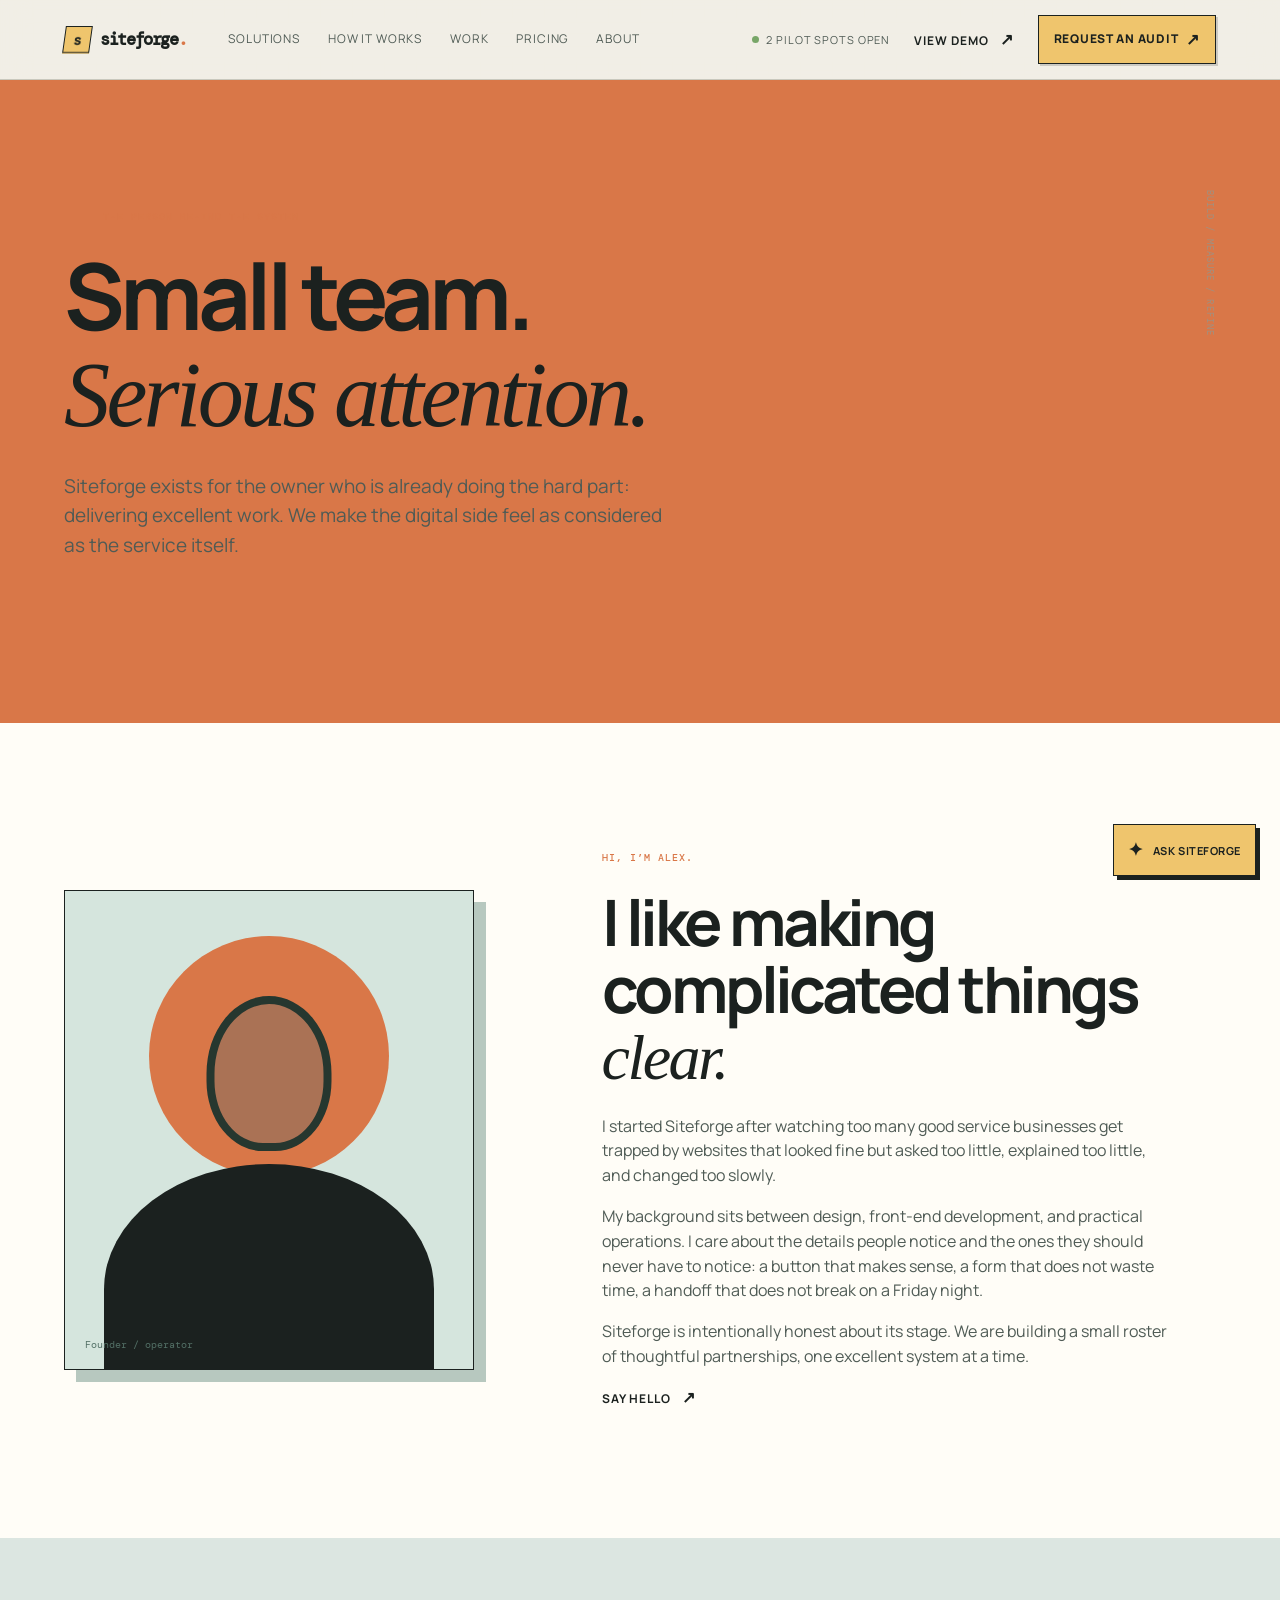
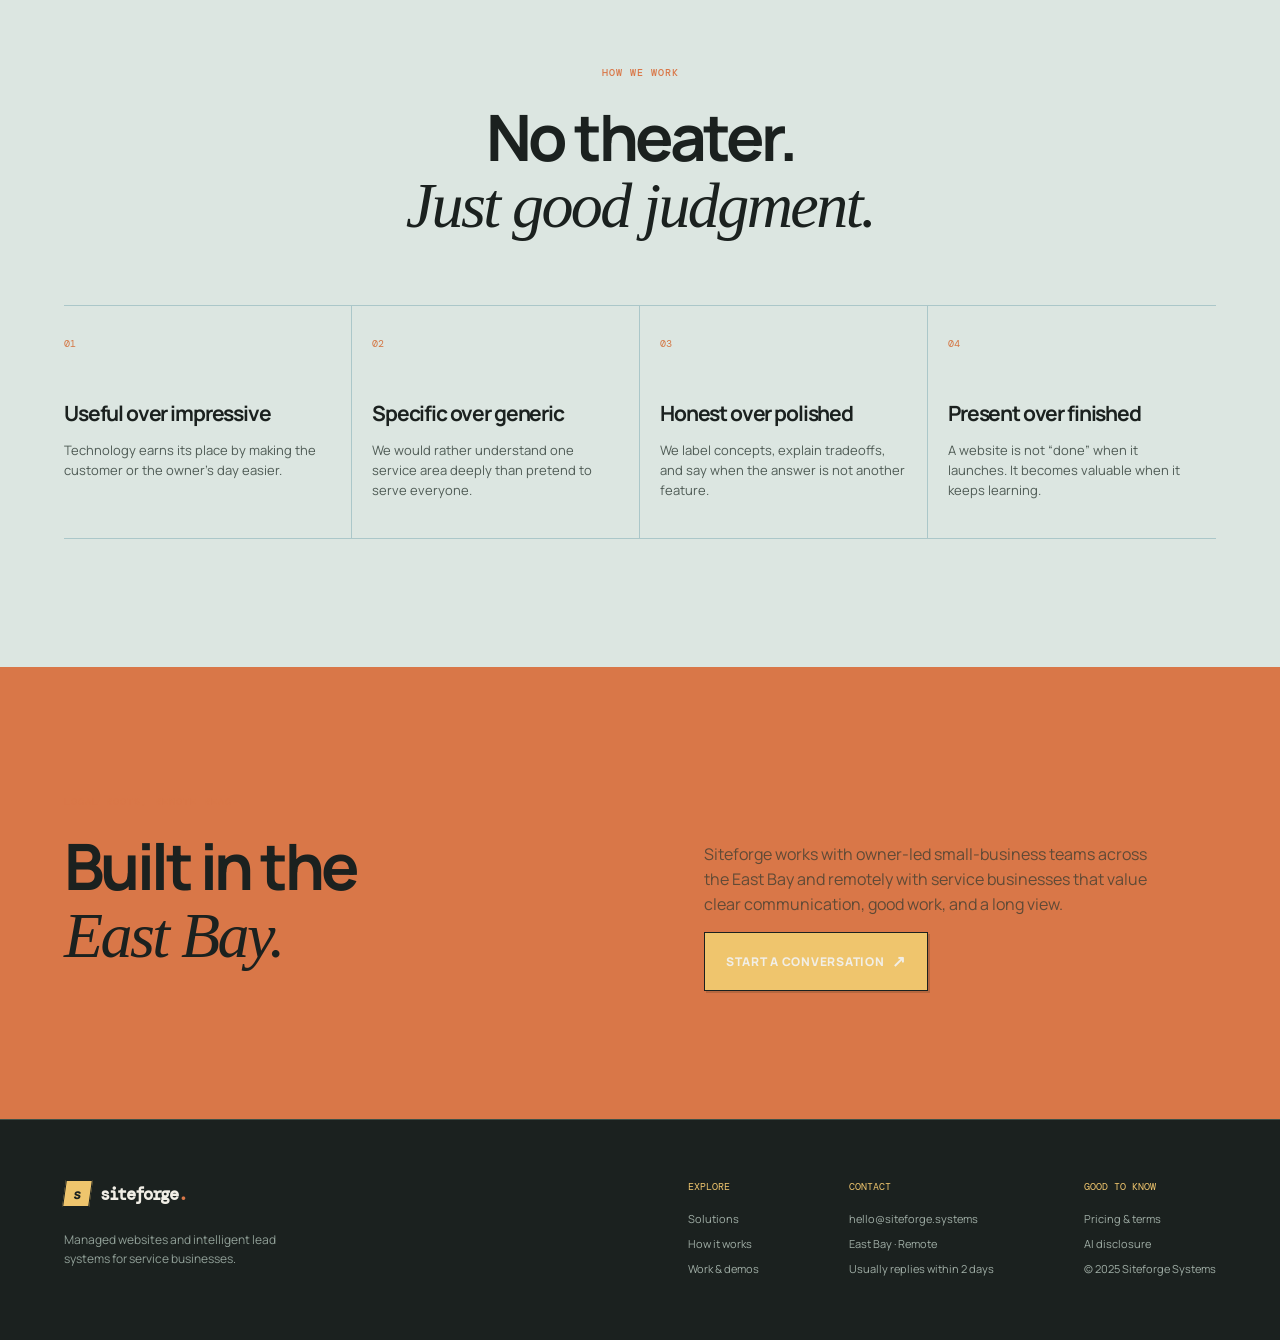
==== about.html @ d2ee428b "Add solutions and work pages with corresponding styles - Created solutions.html to outline Northstar" ====
<!doctype html><html lang="en"><head><meta charset="UTF-8"><meta name="viewport" content="width=device-width, initial-scale=1.0"><meta name="description" content="Meet Northstar and learn why we build managed lead systems for service businesses."><title>About | Northstar</title><link rel="preconnect" href="https://fonts.googleapis.com"><link rel="preconnect" href="https://fonts.gstatic.com" crossorigin><link href="https://fonts.googleapis.com/css2?family=DM+Mono:wght@400;500&family=Manrope:wght@400;500;600;700;800&display=swap" rel="stylesheet"><link rel="stylesheet" href="styles.css"></head><body><header class="site-header"><a class="brand" href="index.html"><span class="brand-mark">N</span><span>northstar<span class="brand-dot">.</span></span></a><nav class="main-nav"><a href="solutions.html">Solutions</a><a href="process.html">How it works</a><a href="work.html">Work</a><a href="pricing.html">Pricing</a><a href="about.html">About</a></nav><div class="header-actions"><span class="availability"><i></i> 2 pilot spots open</span><a class="text-link" href="work.html">View demo <span>↗</span></a><a class="button button-small" href="audit.html">Request an audit <span>↗</span></a></div><button class="menu-toggle" aria-label="Open navigation" aria-expanded="false"><span></span><span></span></button></header><main><section class="page-hero page-hero-orange section-pad"><p class="eyebrow reveal"><span class="eyebrow-line"></span> The person behind the system</p><h1 class="reveal">Small team.<br><em>Serious attention.</em></h1><p class="page-lede reveal reveal-delay">Northstar exists for the owner who is already doing the hard part: delivering excellent work. We make the digital side feel as considered as the service itself.</p></section><section class="about-story section-pad"><div class="founder-portrait"><div class="portrait-sun"></div><div class="portrait-head"></div><div class="portrait-body"></div><span>Founder / operator</span></div><div class="about-copy"><p class="eyebrow">Hi, I’m Alex.</p><h2>I like making<br>complicated things <em>clear.</em></h2><p>I started Northstar after watching too many good service businesses get trapped by websites that looked fine but asked too little, explained too little, and changed too slowly.</p><p>My background sits between design, front-end development, and practical operations. I care about the details people notice and the ones they should never have to notice: a button that makes sense, a form that does not waste time, a handoff that does not break on a Friday night.</p><p>Northstar is intentionally honest about its stage. We are building a small roster of thoughtful partnerships, one excellent system at a time.</p><a class="text-link" href="mailto:hello@northstar.systems">Say hello <span>↗</span></a></div></section><section class="principles section-pad"><div class="section-intro centered"><p class="eyebrow">How we work</p><h2>No theater.<br><em>Just good judgment.</em></h2></div><div class="principle-grid"><article><span>01</span><h3>Useful over impressive</h3><p>Technology earns its place by making the customer or the owner’s day easier.</p></article><article><span>02</span><h3>Specific over generic</h3><p>We would rather understand one service area deeply than pretend to serve everyone.</p></article><article><span>03</span><h3>Honest over polished</h3><p>We label concepts, explain tradeoffs, and say when the answer is not another feature.</p></article><article><span>04</span><h3>Present over finished</h3><p>A website is not “done” when it launches. It becomes valuable when it keeps learning.</p></article></div></section><section class="about-contact section-pad"><div><p class="eyebrow">Local roots, remote reach</p><h2>Built in the<br><em>East Bay.</em></h2></div><div><p>Northstar works with owner-led HVAC teams across the East Bay and remotely with service businesses that value clear communication, good work, and a long view.</p><a class="button button-dark" href="audit.html">Start a conversation <span>↗</span></a></div></section></main><footer class="site-footer"><div class="footer-brand"><a class="brand" href="index.html"><span class="brand-mark">N</span><span>northstar<span class="brand-dot">.</span></span></a><p>Managed websites and intelligent lead systems for service businesses.</p></div><div class="footer-links"><div><small>Explore</small><a href="solutions.html">Solutions</a><a href="process.html">How it works</a><a href="work.html">Work & demos</a></div><div><small>Contact</small><a href="mailto:hello@northstar.systems">hello@northstar.systems</a><span>East Bay · Remote</span><span>Usually replies within 2 days</span></div><div><small>Good to know</small><a href="pricing.html">Pricing & terms</a><a href="audit.html">AI disclosure</a><span>© 2025 Northstar Systems</span></div></div></footer><script src="script.js"></script></body></html>
---- styles.css ----
:root{--ink:#172420;--ink-soft:#40514a;--paper:#f4f5ef;--white:#fffefa;--mist:#e1e9e3;--line:#ccd6cf;--lime:#d5ee71;--blue:#cfe3ed;--orange:#e1a16b;--mono:'DM Mono',monospace;--sans:'Manrope',sans-serif}*{box-sizing:border-box}html{scroll-behavior:smooth}body{margin:0;background:var(--paper);color:var(--ink);font-family:var(--sans);font-size:15px;line-height:1.55}a{color:inherit;text-decoration:none}button,input,select{font:inherit}button{cursor:pointer}em{font-family:Georgia,serif;font-weight:400;letter-spacing:-.04em}h1,h2,h3,p{margin-top:0}h1,h2,h3{line-height:1.04;letter-spacing:-.055em}h1{font-size:clamp(3.8rem,7.2vw,7.6rem);max-width:850px;margin-bottom:28px}h2{font-size:clamp(2.7rem,5vw,5rem);margin-bottom:22px}h3{font-size:1.55rem}.section-pad{padding:128px max(5vw,32px)}.site-header{height:80px;padding:0 max(5vw,32px);display:flex;align-items:center;gap:42px;border-bottom:1px solid var(--line);background:rgba(244,245,239,.92);position:sticky;top:0;z-index:10;backdrop-filter:blur(14px)}.brand{display:flex;align-items:center;gap:9px;font-size:19px;font-weight:800;letter-spacing:-.06em}.brand-mark{background:var(--ink);color:var(--lime);display:grid;place-items:center;width:27px;height:27px;font-size:14px;letter-spacing:-.1em}.brand-dot{color:#d37b48}.main-nav{display:flex;gap:28px;font-size:12px;color:var(--ink-soft);text-transform:uppercase;letter-spacing:.07em}.main-nav a:hover,.text-link:hover{color:#d47643}.header-actions{margin-left:auto;display:flex;align-items:center;gap:24px;font-size:11px;text-transform:uppercase;letter-spacing:.08em}.availability{display:flex;align-items:center;gap:7px;color:var(--ink-soft)}.availability i{width:7px;height:7px;background:#78a668;border-radius:50%;display:block}.text-link{font-size:12px;text-transform:uppercase;letter-spacing:.08em;font-weight:700}.text-link span,.button span{padding-left:8px;font-size:16px}.button{display:inline-flex;align-items:center;justify-content:center;background:var(--lime);border:1px solid var(--ink);padding:16px 21px;font-size:12px;font-weight:800;text-transform:uppercase;letter-spacing:.06em;transition:transform .2s,box-shadow .2s}.button:hover{transform:translate(-3px,-3px);box-shadow:4px 4px 0 var(--ink)}.button-small{padding:11px 15px}.button-dark{background:var(--ink);color:var(--paper);border-color:var(--ink)}.button-light{background:var(--lime)}.menu-toggle{display:none;background:none;border:0}.hero{display:grid;grid-template-columns:1fr 1fr;gap:5vw;min-height:calc(100vh - 80px);align-items:center;padding-top:90px;padding-bottom:90px}.eyebrow{font:500 10px var(--mono);letter-spacing:.1em;text-transform:uppercase;color:#d47643;display:flex;align-items:center;gap:11px;margin-bottom:25px}.eyebrow-line{width:28px;height:1px;background:#d47643;display:inline-block}.hero-text{font-size:18px;line-height:1.6;max-width:490px;color:var(--ink-soft);margin-bottom:33px}.hero-actions{display:flex;align-items:center;gap:27px;flex-wrap:wrap}.text-link-large{font-size:12px}.reassurance{font-size:11px;color:#738079;margin-top:21px}.hero-visual{position:relative;padding:40px 0 40px 2vw}.browser-window{background:#dfe8e2;border:1px solid var(--ink);box-shadow:16px 16px 0 #b7c8bf;transform:rotate(2deg)}.browser-bar{height:35px;padding:0 13px;display:flex;align-items:center;gap:12px;border-bottom:1px solid #bdcbc1;font:10px var(--mono);color:#718078}.browser-dots{display:flex;gap:4px}.browser-dots i{width:6px;height:6px;border-radius:50%;background:#adbbb1}.browser-address{background:#f5f7f2;border:1px solid #cbd6ce;padding:3px 20px;flex:1;text-align:center}.lock{font-size:15px}.mock-site{background:var(--white);margin:18px;min-height:340px;color:#24332d}.mock-nav{padding:16px 17px;display:flex;gap:15px;align-items:center;border-bottom:1px solid #e2e7df;font-size:8px;color:#89978c}.mock-nav strong{font-size:11px;color:#24332d;margin-right:auto}.mock-nav strong span{color:#e09b65}.mock-nav b{background:#d3e6dc;padding:8px;color:#24332d;font-size:8px}.mock-hero{background:#dcebe6;min-height:260px;padding:33px 27px;display:flex;overflow:hidden}.mock-hero small{font:7px var(--mono);text-transform:uppercase;letter-spacing:.1em;color:#668173}.mock-hero h2{font-size:38px;line-height:.9;margin:17px 0 14px}.mock-hero h2 i{color:#d07d4b}.mock-hero p{font-size:10px;max-width:160px;color:#5f7167}.mock-hero button{border:1px solid #24332d;background:#24332d;color:white;padding:10px 12px;font-size:8px}.mock-hero button span{color:var(--lime);padding-left:9px}.mock-house{position:relative;flex:1;margin-left:20px;margin-top:45px}.house-roof{width:170px;height:105px;background:#d59a70;transform:rotate(45deg);position:absolute;top:0;left:15px;border:7px solid #f3dfc9}.house-body{position:absolute;background:#f9ebd7;width:140px;height:100px;top:60px;left:29px;border:4px solid #f2d8ba}.window{position:absolute;background:#b5d6d0;width:28px;height:26px;top:20px;left:18px;border:3px solid #fff}.window+ .window{left:88px}.door{position:absolute;background:#738b7b;width:26px;height:45px;bottom:0;left:57px}.unit{position:absolute;bottom:-24px;right:0;background:#a8c3b5;width:52px;height:25px;border:2px solid #5d7668;display:flex;flex-direction:column;gap:3px;padding:5px}.unit span{height:2px;background:#5d7668}.mock-footer{display:flex;justify-content:space-between;padding:14px 17px;font-size:7px;color:#819087}.lead-toast{position:absolute;bottom:16px;left:-18px;background:var(--white);border:1px solid var(--ink);display:flex;align-items:center;gap:11px;padding:12px 14px;box-shadow:8px 8px 0 var(--ink);font-size:10px}.toast-icon{background:var(--lime);width:28px;height:28px;display:grid;place-items:center;font-weight:bold}.lead-toast div:nth-child(2){display:grid;gap:2px}.lead-toast small{font:8px var(--mono);color:#77847d}.lead-toast strong{font-size:11px}.lead-toast span{color:#718078}.lead-toast>b{font:8px var(--mono);align-self:flex-start;color:#9aa59d}.visual-note{position:absolute;right:-1vw;bottom:2px;font:10px var(--mono);color:#7d8983;transform:rotate(-4deg)}.signal-strip{background:var(--ink);color:var(--paper);display:grid;grid-template-columns:repeat(3,1fr) 1.2fr;padding:38px max(5vw,32px);gap:30px}.signal-strip>div{display:flex;gap:18px;border-right:1px solid #42534b}.signal-strip>div:nth-child(3){border:0}.signal-number{font:10px var(--mono);color:var(--lime)}.signal-strip p{font-size:13px;line-height:1.3;margin:0}.signal-aside{border:0!important;justify-content:flex-end;text-align:right;color:#b0beb7;font-size:12px;line-height:1.5}.signal-aside span{color:var(--lime);font-size:18px}.section-intro{max-width:600px}.section-intro>p:last-child{font-size:17px;color:var(--ink-soft);max-width:440px}.problem{background:var(--white)}.problem-grid{display:grid;grid-template-columns:repeat(4,1fr);margin-top:64px;border-top:1px solid var(--line);border-bottom:1px solid var(--line)}.problem-grid article{min-height:300px;padding:23px 22px 20px 0;border-right:1px solid var(--line);position:relative}.problem-grid article:not(:first-child){padding-left:22px}.problem-grid article:last-child{border:0}.card-index,.stage-number,.service-num{font:10px var(--mono);color:#d47643}.problem-grid h3{font-size:20px;margin-top:62px;max-width:170px}.problem-grid p{font-size:13px;color:#75827b;max-width:195px}.card-arrow{position:absolute;bottom:17px;right:20px;color:#d47643}.solution{background:var(--blue)}.solution-top,..demo-head,.pricing-top{display:flex;justify-content:space-between;gap:70px}.solution-lede,.demo-explainer,.pricing-note{max-width:335px;align-self:flex-end;color:var(--ink-soft);font-size:16px}.stage-grid{display:grid;grid-template-columns:repeat(4,1fr);margin-top:75px;gap:2px}.stage-grid article{background:rgba(255,254,250,.38);min-height:250px;padding:22px;position:relative}.stage-grid article:nth-child(2){background:rgba(255,254,250,.63)}.stage-grid article:nth-child(3){background:rgba(255,254,250,.45)}.stage-grid article:nth-child(4){background:rgba(255,254,250,.76)}.stage-icon{font-size:33px;margin:49px 0 15px;color:#d47643}.stage-grid h3{font-size:24px;margin-bottom:10px}.stage-grid p{font-size:13px;color:#62756c;max-width:210px}.demo-section{background:#d5e5dd}.demo-shell{display:grid;grid-template-columns:275px 1fr;max-width:1040px;margin:64px auto 0;background:var(--white);border:1px solid var(--ink);min-height:465px;box-shadow:12px 12px 0 #9ab5a9;position:relative;overflow:hidden}.demo-sidebar{background:var(--ink);color:var(--paper);padding:30px 25px;display:flex;flex-direction:column}.demo-brand{display:flex;align-items:center;gap:10px;font-size:13px}.mini-mark{display:grid;place-items:center;background:var(--lime);color:var(--ink);font-size:9px;width:25px;height:25px;font-weight:800}.demo-sidebar>p{font-size:23px;line-height:1.1;margin:54px 0 18px;letter-spacing:-.05em}.demo-progress{display:flex;gap:4px;margin-bottom:32px}.demo-progress span{height:3px;flex:1;background:#50615a}.demo-progress .active{background:var(--lime)}.demo-service-list{display:grid;gap:5px}.service-choice{background:none;border:0;border-bottom:1px solid #405049;color:#b8c5be;text-align:left;padding:11px 0;font-size:11px;display:flex;justify-content:space-between}.service-choice.active{color:var(--lime)}.demo-sidebar small{font:8px var(--mono);color:#73837a;margin-top:auto}.demo-main{padding:51px 57px}.demo-main-top{font:10px var(--mono);color:#839188;display:flex;justify-content:space-between;text-transform:uppercase}.demo-badge{color:#5e9367}.demo-main h3{font-size:34px;margin:56px 0 8px}.demo-main>p{color:#7b8982;font-size:13px}.demo-options{display:grid;gap:8px;max-width:500px;margin-top:28px}.demo-option{display:flex;align-items:center;gap:12px;border:1px solid #d2ddd5;background:var(--paper);padding:15px;text-align:left;color:var(--ink);font-size:13px}.demo-option span{font-size:21px;color:#d47643}.demo-option b{margin-left:auto;color:#96a49c;font-size:15px}.demo-option.selected{border-color:var(--ink);background:#edf4ee}.demo-option.selected b{color:#d47643}.demo-footer{display:flex;justify-content:space-between;align-items:center;margin-top:40px;color:#8b9790;font:10px var(--mono)}.demo-footer .button{font-family:var(--sans);font-size:10px;padding:12px 15px}.demo-result{display:none;position:absolute;right:30px;bottom:24px;background:var(--lime);border:1px solid var(--ink);padding:21px;width:275px;box-shadow:7px 7px 0 var(--ink)}.demo-result.show{display:block}.result-kicker{font:9px var(--mono);color:#677b4f}.demo-result strong{display:block;font-size:19px;line-height:1.05;margin:23px 0 12px;letter-spacing:-.05em}.result-service{font-size:11px}.result-fields{border-top:1px solid #b1c95e;margin-top:16px;padding-top:12px;display:grid;gap:7px;font-size:10px}.result-fields span{display:flex;justify-content:space-between}.result-fields b{font-weight:700}.result-reset{background:none;border:0;font-size:10px;margin-top:20px;padding:0;border-bottom:1px solid var(--ink)}.services{background:var(--white)}.centered{text-align:center;margin:auto}.centered .eyebrow{justify-content:center}.service-grid{display:grid;grid-template-columns:repeat(3,1fr);margin-top:67px;border-top:1px solid var(--line);border-bottom:1px solid var(--line)}.service-grid article{min-height:380px;padding:25px 29px;position:relative;border-right:1px solid var(--line)}.service-grid article:last-child{border:0}.service-grid .service-featured{background:var(--ink);color:var(--paper)}.service-featured .service-num{color:var(--lime)}.service-grid h3{font-size:31px;margin:70px 0 22px}.service-grid p{font-size:13px;color:#7f8d86;max-width:260px}.service-featured p{color:#aebdb4}.service-grid a{position:absolute;bottom:27px;font:11px var(--mono);text-transform:uppercase}.service-grid a span{color:#d47643;margin-left:9px}.service-doodle{position:absolute;right:27px;top:23px;font-size:49px;color:var(--lime);transform:rotate(10deg)}.model{display:grid;grid-template-columns:.8fr 1.2fr;gap:10vw;background:var(--orange)}.model-copy p:not(.eyebrow){max-width:370px;color:#5a4432}.model-copy .text-link{display:inline-block;margin-top:25px}.model-compare{align-self:center}.compare-row{display:grid;grid-template-columns:1.1fr 1fr 1fr;border-bottom:1px solid rgba(23,36,32,.3);padding:15px 0;gap:15px;font-size:12px}.compare-row span{color:#6d4f38}.compare-row b{font-weight:500;color:#765b44}.compare-row strong{font-weight:800}.compare-heading{padding-top:0;border-bottom:1px solid var(--ink);font:10px var(--mono);text-transform:uppercase}.compare-heading b{color:var(--ink)}.highlight-label{color:#4e7335!important}.model-compare>small{display:block;color:#795c45;font-size:11px;line-height:1.5;margin-top:24px}.process{background:var(--paper)}.process-list{display:grid;grid-template-columns:repeat(4,1fr);margin-top:70px;border-top:1px solid var(--line)}.process-list>div{padding:25px 24px 0 0;border-right:1px solid var(--line);min-height:220px;position:relative}.process-list>div:not(:first-child){padding-left:24px}.process-list>div:last-child{border:0}.process-list span{font:10px var(--mono);color:#d47643}.process-list h3{font-size:25px;margin:45px 0 12px}.process-list p{font-size:13px;color:#77847d;max-width:210px}.process-list b{position:absolute;bottom:0;font:10px var(--mono);font-weight:400;color:#a0aaa4;text-transform:uppercase}.work{display:grid;grid-template-columns:1.15fr .85fr;gap:9vw;background:var(--blue);align-items:center}.work-visual{position:relative}.work-label{font:10px var(--mono);letter-spacing:.1em;margin-bottom:13px;color:#658076}.work-screen{background:#f7f2ea;min-height:390px;border:1px solid var(--ink);position:relative;padding:20px 24px;box-shadow:12px 12px 0 #a9c4c0;overflow:hidden}.work-top{display:flex;justify-content:space-between;font-size:10px;border-bottom:1px solid #e0ded5;padding-bottom:17px}.work-top span{font:9px var(--mono)}.work-top i{display:inline-block;width:6px;height:6px;background:#76a663;border-radius:50%;margin-left:5px}.work-body{padding:62px 15px}.work-body small{font:9px var(--mono);color:#d47643}.work-body h2{font-size:50px;margin:21px 0 16px}.work-body p{color:#6c7c73;font-size:12px;max-width:205px}.work-body button{border:0;background:var(--ink);color:white;padding:12px 16px;font-size:10px}.work-side-stat{position:absolute;right:24px;bottom:35px;background:var(--lime);padding:14px;display:grid;gap:3px}.work-side-stat strong{font-size:40px;line-height:1}.work-side-stat span{font:9px var(--mono)}.work-copy>p:not(.eyebrow){color:var(--ink-soft);max-width:375px}.proof-list{display:grid;gap:10px;margin:27px 0 35px;font-size:12px}.proof-list span{color:#587169}.pricing{background:var(--white)}.pricing-grid{display:grid;grid-template-columns:repeat(3,1fr);margin-top:67px;border-top:1px solid var(--line);border-bottom:1px solid var(--line)}.pricing-grid article{padding:28px 26px;min-height:405px;border-right:1px solid var(--line);position:relative}.pricing-grid article:last-child{border:0}.pricing-grid article>span{font:10px var(--mono);color:#d47643;letter-spacing:.1em}.pricing-grid h3{font-size:26px;margin:35px 0 17px}.price{font-size:29px;font-weight:800;letter-spacing:-.06em;margin-bottom:3px}.price small{font-size:12px;font-weight:500;letter-spacing:0}.onboard{font-size:11px;color:#849089}.pricing-grid ul{list-style:none;padding:18px 0 0;margin:18px 0;border-top:1px solid var(--line);display:grid;gap:8px;font-size:12px;color:#627069}.pricing-grid li:before{content:'+';color:#d47643;margin-right:8px}.pricing-grid article>a{position:absolute;bottom:28px;font:11px var(--mono);text-transform:uppercase}.pricing-grid article>a span{color:#d47643;margin-left:8px}.price-featured{background:var(--ink);color:var(--paper)}.price-featured .onboard,.price-featured li{color:#acbdb3}.price-featured .popular{position:absolute;top:-1px;right:26px;background:var(--lime);color:var(--ink);font:9px var(--mono);padding:7px 9px}.faq{background:var(--paper);display:grid;grid-template-columns:.8fr 1.2fr;gap:10vw}.faq-list{border-top:1px solid var(--line)}details{border-bottom:1px solid var(--line);padding:21px 0}summary{list-style:none;cursor:pointer;font-size:17px;font-weight:700;display:flex;justify-content:space-between}summary::-webkit-details-marker{display:none}summary:after{content:'+';font:21px var(--mono);color:#d47643}details[open] summary:after{content:'−'}details p{max-width:600px;color:#75827b;font-size:13px;margin:16px 30px 2px 0}.audit{background:var(--ink);color:var(--paper)}.audit-card{max-width:1100px;margin:auto;display:grid;grid-template-columns:1fr 1fr;gap:10vw;position:relative}.audit-copy h2{font-size:clamp(2.7rem,4.5vw,4.8rem)}.audit-copy>p:not(.eyebrow){color:#b0beb6;max-width:400px}.audit-trust{display:grid;gap:10px;margin-top:36px;font:10px var(--mono);color:var(--lime)}.audit-form{display:grid;gap:16px;align-content:start}.audit-form label{font:10px var(--mono);text-transform:uppercase;color:#aebdb4}.audit-form input,.audit-form select{width:100%;display:block;background:transparent;border:0;border-bottom:1px solid #52635a;padding:10px 0 12px;color:var(--paper);outline:0;border-radius:0}.audit-form input::placeholder{color:#738078}.audit-form input:focus,.audit-form select:focus{border-color:var(--lime)}.audit-form select option{color:var(--ink)}.audit-form .button{margin-top:17px;justify-self:start}.form-note{font-size:10px;color:#76857c;margin:0}.form-success{display:none;align-content:center}.form-success:not([hidden]){display:block}.form-success>span{font-size:45px;color:var(--lime)}.form-success h3{font-size:31px;margin:22px 0 10px}.form-success p{color:#b0beb6}.reset-form{background:none;border:0;color:var(--lime);padding:0;margin-top:20px}.site-footer{background:var(--ink);color:var(--paper);border-top:1px solid #405148;padding:60px max(5vw,32px);display:flex;justify-content:space-between;gap:60px}.site-footer .brand-mark{background:var(--lime);color:var(--ink)}.footer-brand p{max-width:240px;color:#91a098;font-size:12px;margin-top:24px}.footer-links{display:flex;gap:90px}.footer-links>div{display:grid;gap:8px;align-content:start;font-size:11px;color:#a0aea6}.footer-links small{font:10px var(--mono);color:var(--lime);text-transform:uppercase;margin-bottom:9px}.footer-links a:hover{color:var(--lime)}.reveal{opacity:0;transform:translateY(22px);transition:opacity .7s ease,transform .7s ease}.reveal.visible{opacity:1;transform:none}.reveal-delay{transition-delay:.12s}@media(max-width:900px){.main-nav{display:none}.header-actions .availability,.header-actions .text-link{display:none}.menu-toggle{display:grid;gap:5px;margin-left:10px}.menu-toggle span{width:24px;height:1px;background:var(--ink)}.site-header{gap:0}.site-header.menu-open .main-nav{display:flex;position:absolute;left:0;right:0;top:79px;background:var(--paper);padding:24px 32px;flex-direction:column;gap:18px;border-bottom:1px solid var(--line)}.hero{grid-template-columns:1fr;min-height:auto}.hero-visual{max-width:680px;margin:auto;width:100%}.signal-strip{grid-template-columns:repeat(2,1fr)}.signal-strip>div:nth-child(2){border:0}.signal-aside{display:none}.problem-grid,.stage-grid{grid-template-columns:repeat(2,1fr)}.problem-grid article:nth-child(2){border-right:0}.problem-grid article:nth-child(3){border-top:1px solid var(--line);padding-left:0}.problem-grid article:nth-child(4){border-top:1px solid var(--line)}.stage-grid article{min-height:220px}.service-grid,.pricing-grid{grid-template-columns:1fr}.service-grid article,.pricing-grid article{border-right:0;border-bottom:1px solid var(--line);min-height:310px}.service-grid article:last-child,.pricing-grid article:last-child{border-bottom:0}.model,.work,.faq{grid-template-columns:1fr;gap:55px}.process-list{grid-template-columns:repeat(2,1fr);gap:0}.process-list>div:nth-child(2){border-right:0}.process-list>div:nth-child(3),.process-list>div:nth-child(4){border-top:1px solid var(--line);padding-top:25px}.audit-card{grid-template-columns:1fr;gap:60px}.footer-links{gap:35px}}@media(max-width:580px){.section-pad{padding:83px 22px}.site-header{padding:0 22px}.header-actions{gap:0}.hero{padding-top:60px}.hero h1{font-size:3.7rem}.hero-text{font-size:16px}.hero-actions{align-items:flex-start;flex-direction:column;gap:18px}.hero-visual{padding:25px 0 45px}.browser-window{transform:none}.mock-nav span{display:none}.mock-hero{padding:28px 18px}.mock-hero h2{font-size:32px}.mock-house{transform:scale(.75);transform-origin:right bottom;margin-left:-20px}.lead-toast{left:-4px;transform:scale(.88);transform-origin:left bottom}.signal-strip{padding:30px 22px;grid-template-columns:1fr 1fr;gap:25px 10px}.signal-strip>div{border:0!important}.problem-grid,.stage-grid{grid-template-columns:1fr}.problem-grid article,.problem-grid article:not(:first-child){padding-left:0;border-right:0;border-bottom:1px solid var(--line);min-height:220px}.problem-grid article:last-child{border-bottom:0}.problem-grid h3{margin-top:40px}.solution-top,.demo-head,.pricing-top{display:block}.solution-lede,.demo-explainer,.pricing-note{margin-top:30px}.demo-shell{grid-template-columns:1fr;margin-top:42px}.demo-sidebar{min-height:260px}.demo-sidebar>p{margin-top:35px}.demo-main{padding:34px 25px 150px}.demo-main h3{font-size:28px;margin-top:38px}.demo-footer{align-items:flex-start;gap:15px;flex-direction:column}.demo-result{left:22px;right:22px;bottom:20px;width:auto}.service-grid h3{margin-top:50px}.model-compare{font-size:11px}.compare-row{grid-template-columns:1fr 1fr 1fr;gap:8px}.process-list{grid-template-columns:1fr}.process-list>div,.process-list>div:not(:first-child){border-right:0;border-bottom:1px solid var(--line);padding-left:0;min-height:185px}.process-list>div:last-child{border-bottom:0}.work-screen{min-height:340px;padding:16px}.work-body{padding:50px 5px}.work-body h2{font-size:40px}.work-side-stat{right:12px;bottom:20px}.pricing-grid{margin-top:45px}.pricing-grid article{min-height:350px}.faq{gap:40px}.audit-card{gap:50px}.site-footer{display:block;padding:48px 22px}.footer-links{margin-top:50px;display:grid;grid-template-columns:1fr 1fr;gap:35px 20px}.footer-links>div:last-child{grid-column:span 2}}
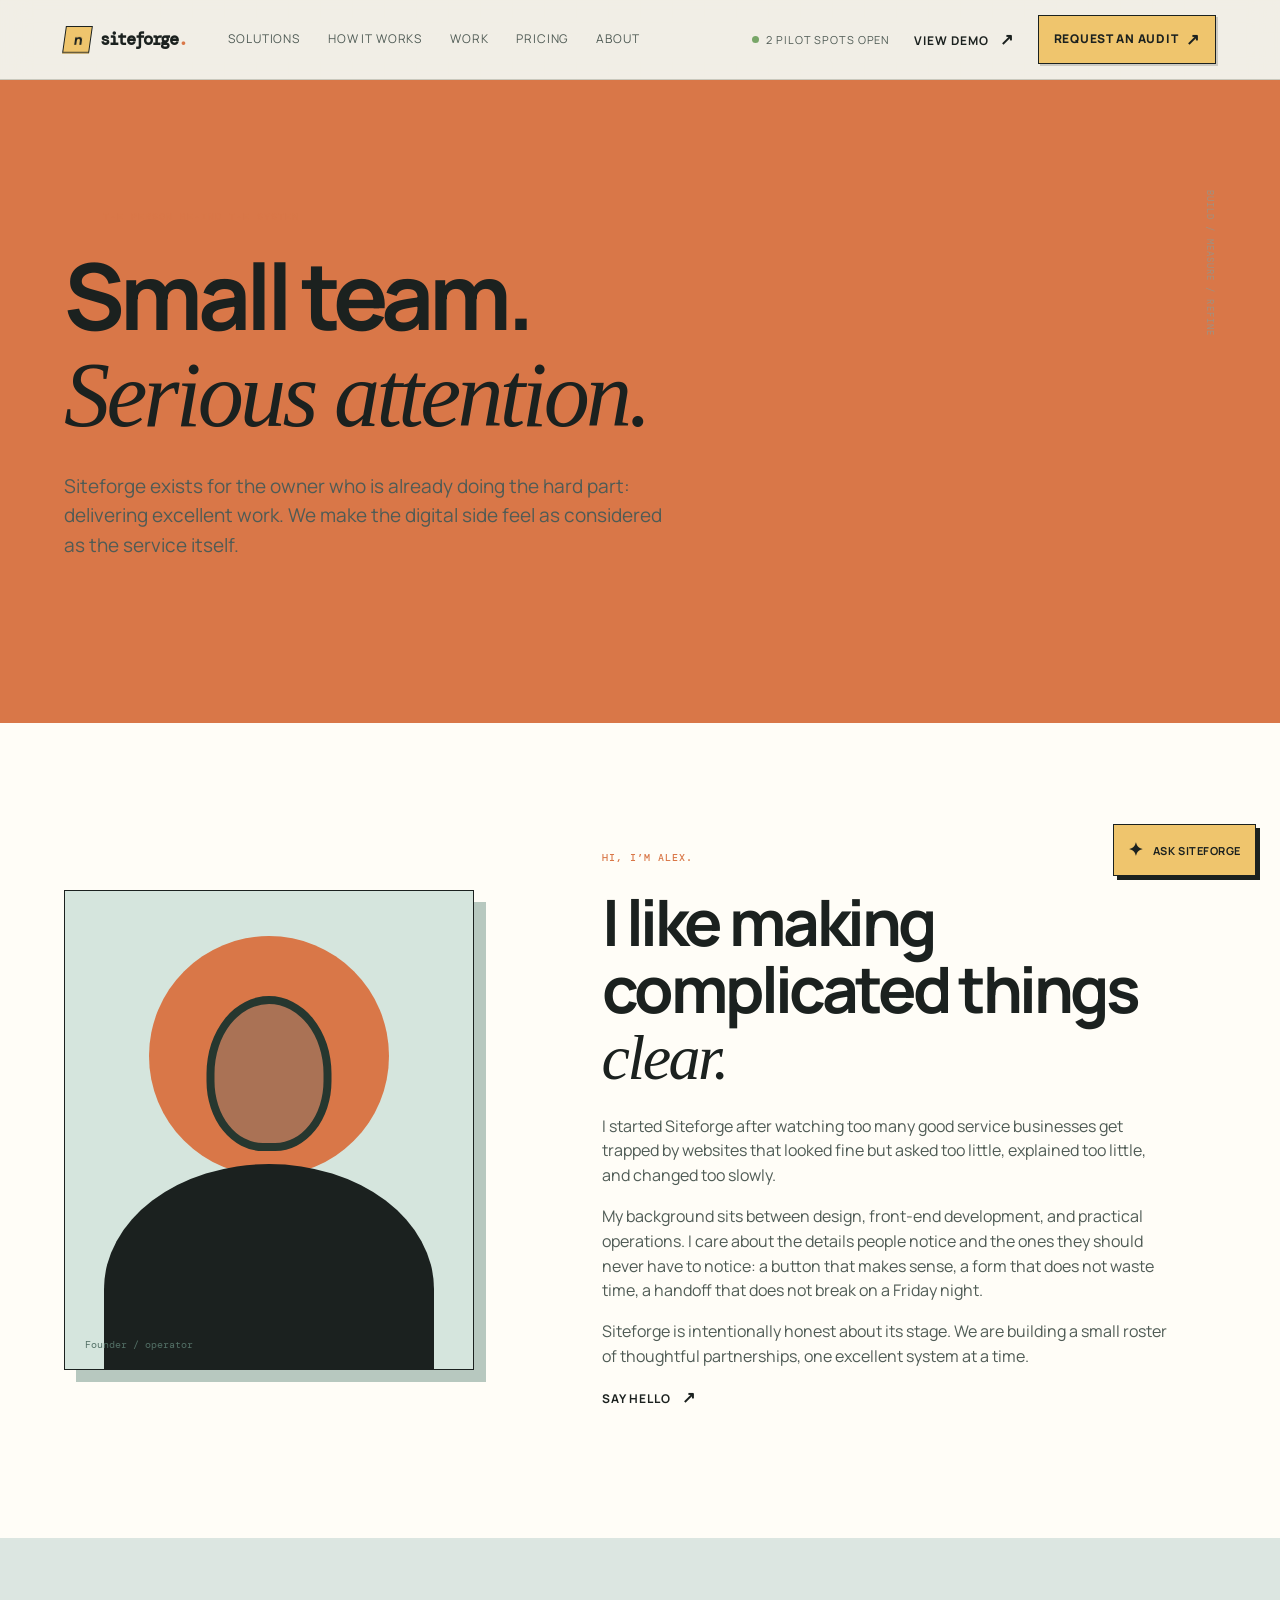
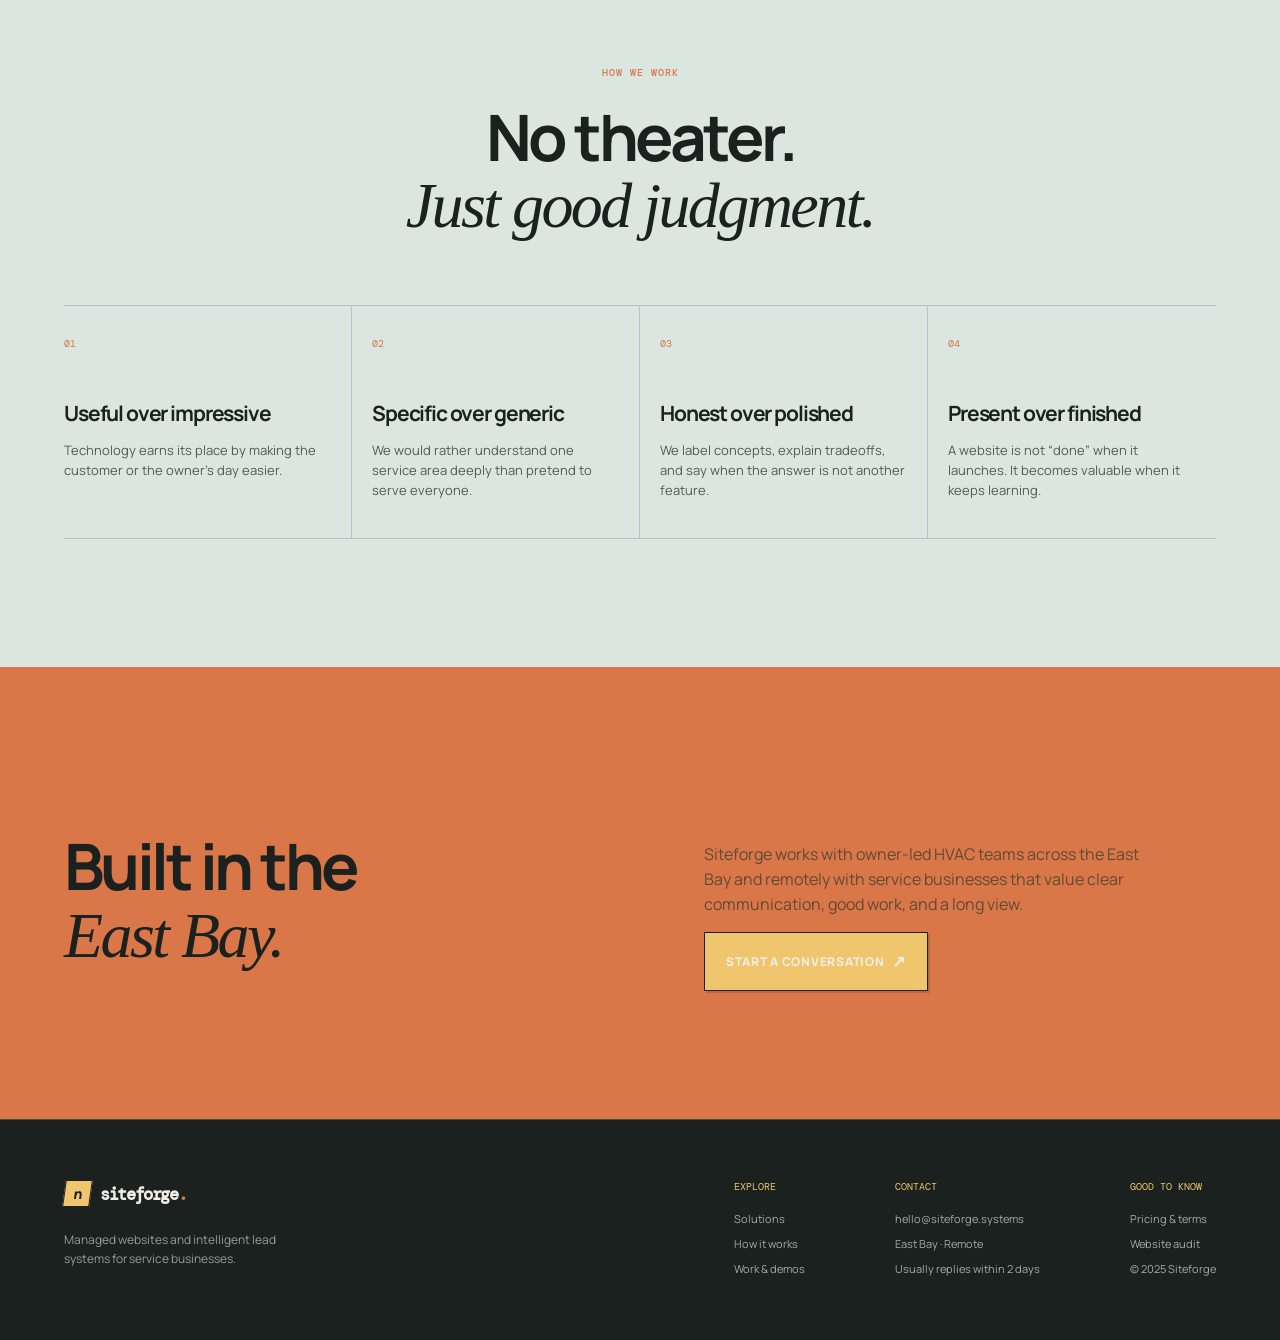
==== commit dfcb8756: "Update work.html to reflect rebranding from Northstar to Siteforge, including changes to meta descri" ====
--- a/about.html
+++ b/about.html
@@ -1 +1,3 @@
-<!doctype html><html lang="en"><head><meta charset="UTF-8"><meta name="viewport" content="width=device-width, initial-scale=1.0"><meta name="description" content="Meet Northstar and learn why we build managed lead systems for service businesses."><title>About | Northstar</title><link rel="preconnect" href="https://fonts.googleapis.com"><link rel="preconnect" href="https://fonts.gstatic.com" crossorigin><link href="https://fonts.googleapis.com/css2?family=DM+Mono:wght@400;500&family=Manrope:wght@400;500;600;700;800&display=swap" rel="stylesheet"><link rel="stylesheet" href="styles.css"></head><body><header class="site-header"><a class="brand" href="index.html"><span class="brand-mark">N</span><span>northstar<span class="brand-dot">.</span></span></a><nav class="main-nav"><a href="solutions.html">Solutions</a><a href="process.html">How it works</a><a href="work.html">Work</a><a href="pricing.html">Pricing</a><a href="about.html">About</a></nav><div class="header-actions"><span class="availability"><i></i> 2 pilot spots open</span><a class="text-link" href="work.html">View demo <span>↗</span></a><a class="button button-small" href="audit.html">Request an audit <span>↗</span></a></div><button class="menu-toggle" aria-label="Open navigation" aria-expanded="false"><span></span><span></span></button></header><main><section class="page-hero page-hero-orange section-pad"><p class="eyebrow reveal"><span class="eyebrow-line"></span> The person behind the system</p><h1 class="reveal">Small team.<br><em>Serious attention.</em></h1><p class="page-lede reveal reveal-delay">Northstar exists for the owner who is already doing the hard part: delivering excellent work. We make the digital side feel as considered as the service itself.</p></section><section class="about-story section-pad"><div class="founder-portrait"><div class="portrait-sun"></div><div class="portrait-head"></div><div class="portrait-body"></div><span>Founder / operator</span></div><div class="about-copy"><p class="eyebrow">Hi, I’m Alex.</p><h2>I like making<br>complicated things <em>clear.</em></h2><p>I started Northstar after watching too many good service businesses get trapped by websites that looked fine but asked too little, explained too little, and changed too slowly.</p><p>My background sits between design, front-end development, and practical operations. I care about the details people notice and the ones they should never have to notice: a button that makes sense, a form that does not waste time, a handoff that does not break on a Friday night.</p><p>Northstar is intentionally honest about its stage. We are building a small roster of thoughtful partnerships, one excellent system at a time.</p><a class="text-link" href="mailto:hello@northstar.systems">Say hello <span>↗</span></a></div></section><section class="principles section-pad"><div class="section-intro centered"><p class="eyebrow">How we work</p><h2>No theater.<br><em>Just good judgment.</em></h2></div><div class="principle-grid"><article><span>01</span><h3>Useful over impressive</h3><p>Technology earns its place by making the customer or the owner’s day easier.</p></article><article><span>02</span><h3>Specific over generic</h3><p>We would rather understand one service area deeply than pretend to serve everyone.</p></article><article><span>03</span><h3>Honest over polished</h3><p>We label concepts, explain tradeoffs, and say when the answer is not another feature.</p></article><article><span>04</span><h3>Present over finished</h3><p>A website is not “done” when it launches. It becomes valuable when it keeps learning.</p></article></div></section><section class="about-contact section-pad"><div><p class="eyebrow">Local roots, remote reach</p><h2>Built in the<br><em>East Bay.</em></h2></div><div><p>Northstar works with owner-led HVAC teams across the East Bay and remotely with service businesses that value clear communication, good work, and a long view.</p><a class="button button-dark" href="audit.html">Start a conversation <span>↗</span></a></div></section></main><footer class="site-footer"><div class="footer-brand"><a class="brand" href="index.html"><span class="brand-mark">N</span><span>northstar<span class="brand-dot">.</span></span></a><p>Managed websites and intelligent lead systems for service businesses.</p></div><div class="footer-links"><div><small>Explore</small><a href="solutions.html">Solutions</a><a href="process.html">How it works</a><a href="work.html">Work & demos</a></div><div><small>Contact</small><a href="mailto:hello@northstar.systems">hello@northstar.systems</a><span>East Bay · Remote</span><span>Usually replies within 2 days</span></div><div><small>Good to know</small><a href="pricing.html">Pricing & terms</a><a href="audit.html">AI disclosure</a><span>© 2025 Northstar Systems</span></div></div></footer><script src="script.js"></script></body></html>+<!doctype html><html lang="en"><head><meta charset="UTF-8"><meta name="viewport" content="width=device-width, initial-scale=1.0"><meta name="description" content="Meet Siteforge and learn how we build managed websites and lead systems for contractors and home-service businesses."><title>About | Siteforge</title><link rel="preconnect" href="https://fonts.googleapis.com"><link rel="preconnect" href="https://fonts.gstatic.com" crossorigin><link href="https://fonts.googleapis.com/css2?family=DM+Mono:wght@400;500&family=Manrope:wght@400;500;600;700;800&display=swap" rel="stylesheet"><link rel="stylesheet" href="styles.css">
+  <link rel="stylesheet" href="pages.css">
+  <link rel="stylesheet" href="brand.css"></head><body><header class="site-header"><a class="brand" href="index.html"><span class="brand-mark">N</span><span>siteforge<span class="brand-dot">.</span></span></a><nav class="main-nav"><a href="solutions.html">Solutions</a><a href="process.html">How it works</a><a href="work.html">Work</a><a href="pricing.html">Pricing</a><a href="about.html">About</a></nav><div class="header-actions"><span class="availability"><i></i> 2 pilot spots open</span><a class="text-link" href="work.html">View demo <span>↗</span></a><a class="button button-small" href="audit.html">Request an audit <span>↗</span></a></div><button class="menu-toggle" aria-label="Open navigation" aria-expanded="false"><span></span><span></span></button></header><main><section class="page-hero page-hero-orange section-pad"><p class="eyebrow reveal"><span class="eyebrow-line"></span> The person behind the system</p><h1 class="reveal">Small team.<br><em>Serious attention.</em></h1><p class="page-lede reveal reveal-delay">Siteforge exists for the owner who is already doing the hard part: delivering excellent work. We make the digital side feel as considered as the service itself.</p></section><section class="about-story section-pad"><div class="founder-portrait"><div class="portrait-sun"></div><div class="portrait-head"></div><div class="portrait-body"></div><span>Founder / operator</span></div><div class="about-copy"><p class="eyebrow">Hi, I’m Alex.</p><h2>I like making<br>complicated things <em>clear.</em></h2><p>I started Siteforge after watching too many good service businesses get trapped by websites that looked fine but asked too little, explained too little, and changed too slowly.</p><p>My background sits between design, front-end development, and practical operations. I care about the details people notice and the ones they should never have to notice: a button that makes sense, a form that does not waste time, a handoff that does not break on a Friday night.</p><p>Siteforge is intentionally honest about its stage. We are building a small roster of thoughtful partnerships, one excellent system at a time.</p><a class="text-link" href="mailto:hello@siteforge.systems">Say hello <span>↗</span></a></div></section><section class="principles section-pad"><div class="section-intro centered"><p class="eyebrow">How we work</p><h2>No theater.<br><em>Just good judgment.</em></h2></div><div class="principle-grid"><article><span>01</span><h3>Useful over impressive</h3><p>Technology earns its place by making the customer or the owner’s day easier.</p></article><article><span>02</span><h3>Specific over generic</h3><p>We would rather understand one service area deeply than pretend to serve everyone.</p></article><article><span>03</span><h3>Honest over polished</h3><p>We label concepts, explain tradeoffs, and say when the answer is not another feature.</p></article><article><span>04</span><h3>Present over finished</h3><p>A website is not “done” when it launches. It becomes valuable when it keeps learning.</p></article></div></section><section class="about-contact section-pad"><div><p class="eyebrow">Local roots, remote reach</p><h2>Built in the<br><em>East Bay.</em></h2></div><div><p>Siteforge works with owner-led HVAC teams across the East Bay and remotely with service businesses that value clear communication, good work, and a long view.</p><a class="button button-dark" href="audit.html">Start a conversation <span>↗</span></a></div></section></main><footer class="site-footer"><div class="footer-brand"><a class="brand" href="index.html"><span class="brand-mark">N</span><span>siteforge<span class="brand-dot">.</span></span></a><p>Managed websites and intelligent lead systems for service businesses.</p></div><div class="footer-links"><div><small>Explore</small><a href="solutions.html">Solutions</a><a href="process.html">How it works</a><a href="work.html">Work & demos</a></div><div><small>Contact</small><a href="mailto:hello@siteforge.systems">hello@siteforge.systems</a><span>East Bay · Remote</span><span>Usually replies within 2 days</span></div><div><small>Good to know</small><a href="pricing.html">Pricing & terms</a><a href="audit.html">Website audit</a><span>© 2025 Siteforge</span></div></div></footer><script src="script.js"></script></body></html>
--- a/styles.css
+++ b/styles.css
@@ -1 +1 @@
-:root{--ink:#172420;--ink-soft:#40514a;--paper:#f4f5ef;--white:#fffefa;--mist:#e1e9e3;--line:#ccd6cf;--lime:#d5ee71;--blue:#cfe3ed;--orange:#e1a16b;--mono:'DM Mono',monospace;--sans:'Manrope',sans-serif}*{box-sizing:border-box}html{scroll-behavior:smooth}body{margin:0;background:var(--paper);color:var(--ink);font-family:var(--sans);font-size:15px;line-height:1.55}a{color:inherit;text-decoration:none}button,input,select{font:inherit}button{cursor:pointer}em{font-family:Georgia,serif;font-weight:400;letter-spacing:-.04em}h1,h2,h3,p{margin-top:0}h1,h2,h3{line-height:1.04;letter-spacing:-.055em}h1{font-size:clamp(3.8rem,7.2vw,7.6rem);max-width:850px;margin-bottom:28px}h2{font-size:clamp(2.7rem,5vw,5rem);margin-bottom:22px}h3{font-size:1.55rem}.section-pad{padding:128px max(5vw,32px)}.site-header{height:80px;padding:0 max(5vw,32px);display:flex;align-items:center;gap:42px;border-bottom:1px solid var(--line);background:rgba(244,245,239,.92);position:sticky;top:0;z-index:10;backdrop-filter:blur(14px)}.brand{display:flex;align-items:center;gap:9px;font-size:19px;font-weight:800;letter-spacing:-.06em}.brand-mark{background:var(--ink);color:var(--lime);display:grid;place-items:center;width:27px;height:27px;font-size:14px;letter-spacing:-.1em}.brand-dot{color:#d37b48}.main-nav{display:flex;gap:28px;font-size:12px;color:var(--ink-soft);text-transform:uppercase;letter-spacing:.07em}.main-nav a:hover,.text-link:hover{color:#d47643}.header-actions{margin-left:auto;display:flex;align-items:center;gap:24px;font-size:11px;text-transform:uppercase;letter-spacing:.08em}.availability{display:flex;align-items:center;gap:7px;color:var(--ink-soft)}.availability i{width:7px;height:7px;background:#78a668;border-radius:50%;display:block}.text-link{font-size:12px;text-transform:uppercase;letter-spacing:.08em;font-weight:700}.text-link span,.button span{padding-left:8px;font-size:16px}.button{display:inline-flex;align-items:center;justify-content:center;background:var(--lime);border:1px solid var(--ink);padding:16px 21px;font-size:12px;font-weight:800;text-transform:uppercase;letter-spacing:.06em;transition:transform .2s,box-shadow .2s}.button:hover{transform:translate(-3px,-3px);box-shadow:4px 4px 0 var(--ink)}.button-small{padding:11px 15px}.button-dark{background:var(--ink);color:var(--paper);border-color:var(--ink)}.button-light{background:var(--lime)}.menu-toggle{display:none;background:none;border:0}.hero{display:grid;grid-template-columns:1fr 1fr;gap:5vw;min-height:calc(100vh - 80px);align-items:center;padding-top:90px;padding-bottom:90px}.eyebrow{font:500 10px var(--mono);letter-spacing:.1em;text-transform:uppercase;color:#d47643;display:flex;align-items:center;gap:11px;margin-bottom:25px}.eyebrow-line{width:28px;height:1px;background:#d47643;display:inline-block}.hero-text{font-size:18px;line-height:1.6;max-width:490px;color:var(--ink-soft);margin-bottom:33px}.hero-actions{display:flex;align-items:center;gap:27px;flex-wrap:wrap}.text-link-large{font-size:12px}.reassurance{font-size:11px;color:#738079;margin-top:21px}.hero-visual{position:relative;padding:40px 0 40px 2vw}.browser-window{background:#dfe8e2;border:1px solid var(--ink);box-shadow:16px 16px 0 #b7c8bf;transform:rotate(2deg)}.browser-bar{height:35px;padding:0 13px;display:flex;align-items:center;gap:12px;border-bottom:1px solid #bdcbc1;font:10px var(--mono);color:#718078}.browser-dots{display:flex;gap:4px}.browser-dots i{width:6px;height:6px;border-radius:50%;background:#adbbb1}.browser-address{background:#f5f7f2;border:1px solid #cbd6ce;padding:3px 20px;flex:1;text-align:center}.lock{font-size:15px}.mock-site{background:var(--white);margin:18px;min-height:340px;color:#24332d}.mock-nav{padding:16px 17px;display:flex;gap:15px;align-items:center;border-bottom:1px solid #e2e7df;font-size:8px;color:#89978c}.mock-nav strong{font-size:11px;color:#24332d;margin-right:auto}.mock-nav strong span{color:#e09b65}.mock-nav b{background:#d3e6dc;padding:8px;color:#24332d;font-size:8px}.mock-hero{background:#dcebe6;min-height:260px;padding:33px 27px;display:flex;overflow:hidden}.mock-hero small{font:7px var(--mono);text-transform:uppercase;letter-spacing:.1em;color:#668173}.mock-hero h2{font-size:38px;line-height:.9;margin:17px 0 14px}.mock-hero h2 i{color:#d07d4b}.mock-hero p{font-size:10px;max-width:160px;color:#5f7167}.mock-hero button{border:1px solid #24332d;background:#24332d;color:white;padding:10px 12px;font-size:8px}.mock-hero button span{color:var(--lime);padding-left:9px}.mock-house{position:relative;flex:1;margin-left:20px;margin-top:45px}.house-roof{width:170px;height:105px;background:#d59a70;transform:rotate(45deg);position:absolute;top:0;left:15px;border:7px solid #f3dfc9}.house-body{position:absolute;background:#f9ebd7;width:140px;height:100px;top:60px;left:29px;border:4px solid #f2d8ba}.window{position:absolute;background:#b5d6d0;width:28px;height:26px;top:20px;left:18px;border:3px solid #fff}.window+ .window{left:88px}.door{position:absolute;background:#738b7b;width:26px;height:45px;bottom:0;left:57px}.unit{position:absolute;bottom:-24px;right:0;background:#a8c3b5;width:52px;height:25px;border:2px solid #5d7668;display:flex;flex-direction:column;gap:3px;padding:5px}.unit span{height:2px;background:#5d7668}.mock-footer{display:flex;justify-content:space-between;padding:14px 17px;font-size:7px;color:#819087}.lead-toast{position:absolute;bottom:16px;left:-18px;background:var(--white);border:1px solid var(--ink);display:flex;align-items:center;gap:11px;padding:12px 14px;box-shadow:8px 8px 0 var(--ink);font-size:10px}.toast-icon{background:var(--lime);width:28px;height:28px;display:grid;place-items:center;font-weight:bold}.lead-toast div:nth-child(2){display:grid;gap:2px}.lead-toast small{font:8px var(--mono);color:#77847d}.lead-toast strong{font-size:11px}.lead-toast span{color:#718078}.lead-toast>b{font:8px var(--mono);align-self:flex-start;color:#9aa59d}.visual-note{position:absolute;right:-1vw;bottom:2px;font:10px var(--mono);color:#7d8983;transform:rotate(-4deg)}.signal-strip{background:var(--ink);color:var(--paper);display:grid;grid-template-columns:repeat(3,1fr) 1.2fr;padding:38px max(5vw,32px);gap:30px}.signal-strip>div{display:flex;gap:18px;border-right:1px solid #42534b}.signal-strip>div:nth-child(3){border:0}.signal-number{font:10px var(--mono);color:var(--lime)}.signal-strip p{font-size:13px;line-height:1.3;margin:0}.signal-aside{border:0!important;justify-content:flex-end;text-align:right;color:#b0beb7;font-size:12px;line-height:1.5}.signal-aside span{color:var(--lime);font-size:18px}.section-intro{max-width:600px}.section-intro>p:last-child{font-size:17px;color:var(--ink-soft);max-width:440px}.problem{background:var(--white)}.problem-grid{display:grid;grid-template-columns:repeat(4,1fr);margin-top:64px;border-top:1px solid var(--line);border-bottom:1px solid var(--line)}.problem-grid article{min-height:300px;padding:23px 22px 20px 0;border-right:1px solid var(--line);position:relative}.problem-grid article:not(:first-child){padding-left:22px}.problem-grid article:last-child{border:0}.card-index,.stage-number,.service-num{font:10px var(--mono);color:#d47643}.problem-grid h3{font-size:20px;margin-top:62px;max-width:170px}.problem-grid p{font-size:13px;color:#75827b;max-width:195px}.card-arrow{position:absolute;bottom:17px;right:20px;color:#d47643}.solution{background:var(--blue)}.solution-top,..demo-head,.pricing-top{display:flex;justify-content:space-between;gap:70px}.solution-lede,.demo-explainer,.pricing-note{max-width:335px;align-self:flex-end;color:var(--ink-soft);font-size:16px}.stage-grid{display:grid;grid-template-columns:repeat(4,1fr);margin-top:75px;gap:2px}.stage-grid article{background:rgba(255,254,250,.38);min-height:250px;padding:22px;position:relative}.stage-grid article:nth-child(2){background:rgba(255,254,250,.63)}.stage-grid article:nth-child(3){background:rgba(255,254,250,.45)}.stage-grid article:nth-child(4){background:rgba(255,254,250,.76)}.stage-icon{font-size:33px;margin:49px 0 15px;color:#d47643}.stage-grid h3{font-size:24px;margin-bottom:10px}.stage-grid p{font-size:13px;color:#62756c;max-width:210px}.demo-section{background:#d5e5dd}.demo-shell{display:grid;grid-template-columns:275px 1fr;max-width:1040px;margin:64px auto 0;background:var(--white);border:1px solid var(--ink);min-height:465px;box-shadow:12px 12px 0 #9ab5a9;position:relative;overflow:hidden}.demo-sidebar{background:var(--ink);color:var(--paper);padding:30px 25px;display:flex;flex-direction:column}.demo-brand{display:flex;align-items:center;gap:10px;font-size:13px}.mini-mark{display:grid;place-items:center;background:var(--lime);color:var(--ink);font-size:9px;width:25px;height:25px;font-weight:800}.demo-sidebar>p{font-size:23px;line-height:1.1;margin:54px 0 18px;letter-spacing:-.05em}.demo-progress{display:flex;gap:4px;margin-bottom:32px}.demo-progress span{height:3px;flex:1;background:#50615a}.demo-progress .active{background:var(--lime)}.demo-service-list{display:grid;gap:5px}.service-choice{background:none;border:0;border-bottom:1px solid #405049;color:#b8c5be;text-align:left;padding:11px 0;font-size:11px;display:flex;justify-content:space-between}.service-choice.active{color:var(--lime)}.demo-sidebar small{font:8px var(--mono);color:#73837a;margin-top:auto}.demo-main{padding:51px 57px}.demo-main-top{font:10px var(--mono);color:#839188;display:flex;justify-content:space-between;text-transform:uppercase}.demo-badge{color:#5e9367}.demo-main h3{font-size:34px;margin:56px 0 8px}.demo-main>p{color:#7b8982;font-size:13px}.demo-options{display:grid;gap:8px;max-width:500px;margin-top:28px}.demo-option{display:flex;align-items:center;gap:12px;border:1px solid #d2ddd5;background:var(--paper);padding:15px;text-align:left;color:var(--ink);font-size:13px}.demo-option span{font-size:21px;color:#d47643}.demo-option b{margin-left:auto;color:#96a49c;font-size:15px}.demo-option.selected{border-color:var(--ink);background:#edf4ee}.demo-option.selected b{color:#d47643}.demo-footer{display:flex;justify-content:space-between;align-items:center;margin-top:40px;color:#8b9790;font:10px var(--mono)}.demo-footer .button{font-family:var(--sans);font-size:10px;padding:12px 15px}.demo-result{display:none;position:absolute;right:30px;bottom:24px;background:var(--lime);border:1px solid var(--ink);padding:21px;width:275px;box-shadow:7px 7px 0 var(--ink)}.demo-result.show{display:block}.result-kicker{font:9px var(--mono);color:#677b4f}.demo-result strong{display:block;font-size:19px;line-height:1.05;margin:23px 0 12px;letter-spacing:-.05em}.result-service{font-size:11px}.result-fields{border-top:1px solid #b1c95e;margin-top:16px;padding-top:12px;display:grid;gap:7px;font-size:10px}.result-fields span{display:flex;justify-content:space-between}.result-fields b{font-weight:700}.result-reset{background:none;border:0;font-size:10px;margin-top:20px;padding:0;border-bottom:1px solid var(--ink)}.services{background:var(--white)}.centered{text-align:center;margin:auto}.centered .eyebrow{justify-content:center}.service-grid{display:grid;grid-template-columns:repeat(3,1fr);margin-top:67px;border-top:1px solid var(--line);border-bottom:1px solid var(--line)}.service-grid article{min-height:380px;padding:25px 29px;position:relative;border-right:1px solid var(--line)}.service-grid article:last-child{border:0}.service-grid .service-featured{background:var(--ink);color:var(--paper)}.service-featured .service-num{color:var(--lime)}.service-grid h3{font-size:31px;margin:70px 0 22px}.service-grid p{font-size:13px;color:#7f8d86;max-width:260px}.service-featured p{color:#aebdb4}.service-grid a{position:absolute;bottom:27px;font:11px var(--mono);text-transform:uppercase}.service-grid a span{color:#d47643;margin-left:9px}.service-doodle{position:absolute;right:27px;top:23px;font-size:49px;color:var(--lime);transform:rotate(10deg)}.model{display:grid;grid-template-columns:.8fr 1.2fr;gap:10vw;background:var(--orange)}.model-copy p:not(.eyebrow){max-width:370px;color:#5a4432}.model-copy .text-link{display:inline-block;margin-top:25px}.model-compare{align-self:center}.compare-row{display:grid;grid-template-columns:1.1fr 1fr 1fr;border-bottom:1px solid rgba(23,36,32,.3);padding:15px 0;gap:15px;font-size:12px}.compare-row span{color:#6d4f38}.compare-row b{font-weight:500;color:#765b44}.compare-row strong{font-weight:800}.compare-heading{padding-top:0;border-bottom:1px solid var(--ink);font:10px var(--mono);text-transform:uppercase}.compare-heading b{color:var(--ink)}.highlight-label{color:#4e7335!important}.model-compare>small{display:block;color:#795c45;font-size:11px;line-height:1.5;margin-top:24px}.process{background:var(--paper)}.process-list{display:grid;grid-template-columns:repeat(4,1fr);margin-top:70px;border-top:1px solid var(--line)}.process-list>div{padding:25px 24px 0 0;border-right:1px solid var(--line);min-height:220px;position:relative}.process-list>div:not(:first-child){padding-left:24px}.process-list>div:last-child{border:0}.process-list span{font:10px var(--mono);color:#d47643}.process-list h3{font-size:25px;margin:45px 0 12px}.process-list p{font-size:13px;color:#77847d;max-width:210px}.process-list b{position:absolute;bottom:0;font:10px var(--mono);font-weight:400;color:#a0aaa4;text-transform:uppercase}.work{display:grid;grid-template-columns:1.15fr .85fr;gap:9vw;background:var(--blue);align-items:center}.work-visual{position:relative}.work-label{font:10px var(--mono);letter-spacing:.1em;margin-bottom:13px;color:#658076}.work-screen{background:#f7f2ea;min-height:390px;border:1px solid var(--ink);position:relative;padding:20px 24px;box-shadow:12px 12px 0 #a9c4c0;overflow:hidden}.work-top{display:flex;justify-content:space-between;font-size:10px;border-bottom:1px solid #e0ded5;padding-bottom:17px}.work-top span{font:9px var(--mono)}.work-top i{display:inline-block;width:6px;height:6px;background:#76a663;border-radius:50%;margin-left:5px}.work-body{padding:62px 15px}.work-body small{font:9px var(--mono);color:#d47643}.work-body h2{font-size:50px;margin:21px 0 16px}.work-body p{color:#6c7c73;font-size:12px;max-width:205px}.work-body button{border:0;background:var(--ink);color:white;padding:12px 16px;font-size:10px}.work-side-stat{position:absolute;right:24px;bottom:35px;background:var(--lime);padding:14px;display:grid;gap:3px}.work-side-stat strong{font-size:40px;line-height:1}.work-side-stat span{font:9px var(--mono)}.work-copy>p:not(.eyebrow){color:var(--ink-soft);max-width:375px}.proof-list{display:grid;gap:10px;margin:27px 0 35px;font-size:12px}.proof-list span{color:#587169}.pricing{background:var(--white)}.pricing-grid{display:grid;grid-template-columns:repeat(3,1fr);margin-top:67px;border-top:1px solid var(--line);border-bottom:1px solid var(--line)}.pricing-grid article{padding:28px 26px;min-height:405px;border-right:1px solid var(--line);position:relative}.pricing-grid article:last-child{border:0}.pricing-grid article>span{font:10px var(--mono);color:#d47643;letter-spacing:.1em}.pricing-grid h3{font-size:26px;margin:35px 0 17px}.price{font-size:29px;font-weight:800;letter-spacing:-.06em;margin-bottom:3px}.price small{font-size:12px;font-weight:500;letter-spacing:0}.onboard{font-size:11px;color:#849089}.pricing-grid ul{list-style:none;padding:18px 0 0;margin:18px 0;border-top:1px solid var(--line);display:grid;gap:8px;font-size:12px;color:#627069}.pricing-grid li:before{content:'+';color:#d47643;margin-right:8px}.pricing-grid article>a{position:absolute;bottom:28px;font:11px var(--mono);text-transform:uppercase}.pricing-grid article>a span{color:#d47643;margin-left:8px}.price-featured{background:var(--ink);color:var(--paper)}.price-featured .onboard,.price-featured li{color:#acbdb3}.price-featured .popular{position:absolute;top:-1px;right:26px;background:var(--lime);color:var(--ink);font:9px var(--mono);padding:7px 9px}.faq{background:var(--paper);display:grid;grid-template-columns:.8fr 1.2fr;gap:10vw}.faq-list{border-top:1px solid var(--line)}details{border-bottom:1px solid var(--line);padding:21px 0}summary{list-style:none;cursor:pointer;font-size:17px;font-weight:700;display:flex;justify-content:space-between}summary::-webkit-details-marker{display:none}summary:after{content:'+';font:21px var(--mono);color:#d47643}details[open] summary:after{content:'−'}details p{max-width:600px;color:#75827b;font-size:13px;margin:16px 30px 2px 0}.audit{background:var(--ink);color:var(--paper)}.audit-card{max-width:1100px;margin:auto;display:grid;grid-template-columns:1fr 1fr;gap:10vw;position:relative}.audit-copy h2{font-size:clamp(2.7rem,4.5vw,4.8rem)}.audit-copy>p:not(.eyebrow){color:#b0beb6;max-width:400px}.audit-trust{display:grid;gap:10px;margin-top:36px;font:10px var(--mono);color:var(--lime)}.audit-form{display:grid;gap:16px;align-content:start}.audit-form label{font:10px var(--mono);text-transform:uppercase;color:#aebdb4}.audit-form input,.audit-form select{width:100%;display:block;background:transparent;border:0;border-bottom:1px solid #52635a;padding:10px 0 12px;color:var(--paper);outline:0;border-radius:0}.audit-form input::placeholder{color:#738078}.audit-form input:focus,.audit-form select:focus{border-color:var(--lime)}.audit-form select option{color:var(--ink)}.audit-form .button{margin-top:17px;justify-self:start}.form-note{font-size:10px;color:#76857c;margin:0}.form-success{display:none;align-content:center}.form-success:not([hidden]){display:block}.form-success>span{font-size:45px;color:var(--lime)}.form-success h3{font-size:31px;margin:22px 0 10px}.form-success p{color:#b0beb6}.reset-form{background:none;border:0;color:var(--lime);padding:0;margin-top:20px}.site-footer{background:var(--ink);color:var(--paper);border-top:1px solid #405148;padding:60px max(5vw,32px);display:flex;justify-content:space-between;gap:60px}.site-footer .brand-mark{background:var(--lime);color:var(--ink)}.footer-brand p{max-width:240px;color:#91a098;font-size:12px;margin-top:24px}.footer-links{display:flex;gap:90px}.footer-links>div{display:grid;gap:8px;align-content:start;font-size:11px;color:#a0aea6}.footer-links small{font:10px var(--mono);color:var(--lime);text-transform:uppercase;margin-bottom:9px}.footer-links a:hover{color:var(--lime)}.reveal{opacity:0;transform:translateY(22px);transition:opacity .7s ease,transform .7s ease}.reveal.visible{opacity:1;transform:none}.reveal-delay{transition-delay:.12s}@media(max-width:900px){.main-nav{display:none}.header-actions .availability,.header-actions .text-link{display:none}.menu-toggle{display:grid;gap:5px;margin-left:10px}.menu-toggle span{width:24px;height:1px;background:var(--ink)}.site-header{gap:0}.site-header.menu-open .main-nav{display:flex;position:absolute;left:0;right:0;top:79px;background:var(--paper);padding:24px 32px;flex-direction:column;gap:18px;border-bottom:1px solid var(--line)}.hero{grid-template-columns:1fr;min-height:auto}.hero-visual{max-width:680px;margin:auto;width:100%}.signal-strip{grid-template-columns:repeat(2,1fr)}.signal-strip>div:nth-child(2){border:0}.signal-aside{display:none}.problem-grid,.stage-grid{grid-template-columns:repeat(2,1fr)}.problem-grid article:nth-child(2){border-right:0}.problem-grid article:nth-child(3){border-top:1px solid var(--line);padding-left:0}.problem-grid article:nth-child(4){border-top:1px solid var(--line)}.stage-grid article{min-height:220px}.service-grid,.pricing-grid{grid-template-columns:1fr}.service-grid article,.pricing-grid article{border-right:0;border-bottom:1px solid var(--line);min-height:310px}.service-grid article:last-child,.pricing-grid article:last-child{border-bottom:0}.model,.work,.faq{grid-template-columns:1fr;gap:55px}.process-list{grid-template-columns:repeat(2,1fr);gap:0}.process-list>div:nth-child(2){border-right:0}.process-list>div:nth-child(3),.process-list>div:nth-child(4){border-top:1px solid var(--line);padding-top:25px}.audit-card{grid-template-columns:1fr;gap:60px}.footer-links{gap:35px}}@media(max-width:580px){.section-pad{padding:83px 22px}.site-header{padding:0 22px}.header-actions{gap:0}.hero{padding-top:60px}.hero h1{font-size:3.7rem}.hero-text{font-size:16px}.hero-actions{align-items:flex-start;flex-direction:column;gap:18px}.hero-visual{padding:25px 0 45px}.browser-window{transform:none}.mock-nav span{display:none}.mock-hero{padding:28px 18px}.mock-hero h2{font-size:32px}.mock-house{transform:scale(.75);transform-origin:right bottom;margin-left:-20px}.lead-toast{left:-4px;transform:scale(.88);transform-origin:left bottom}.signal-strip{padding:30px 22px;grid-template-columns:1fr 1fr;gap:25px 10px}.signal-strip>div{border:0!important}.problem-grid,.stage-grid{grid-template-columns:1fr}.problem-grid article,.problem-grid article:not(:first-child){padding-left:0;border-right:0;border-bottom:1px solid var(--line);min-height:220px}.problem-grid article:last-child{border-bottom:0}.problem-grid h3{margin-top:40px}.solution-top,.demo-head,.pricing-top{display:block}.solution-lede,.demo-explainer,.pricing-note{margin-top:30px}.demo-shell{grid-template-columns:1fr;margin-top:42px}.demo-sidebar{min-height:260px}.demo-sidebar>p{margin-top:35px}.demo-main{padding:34px 25px 150px}.demo-main h3{font-size:28px;margin-top:38px}.demo-footer{align-items:flex-start;gap:15px;flex-direction:column}.demo-result{left:22px;right:22px;bottom:20px;width:auto}.service-grid h3{margin-top:50px}.model-compare{font-size:11px}.compare-row{grid-template-columns:1fr 1fr 1fr;gap:8px}.process-list{grid-template-columns:1fr}.process-list>div,.process-list>div:not(:first-child){border-right:0;border-bottom:1px solid var(--line);padding-left:0;min-height:185px}.process-list>div:last-child{border-bottom:0}.work-screen{min-height:340px;padding:16px}.work-body{padding:50px 5px}.work-body h2{font-size:40px}.work-side-stat{right:12px;bottom:20px}.pricing-grid{margin-top:45px}.pricing-grid article{min-height:350px}.faq{gap:40px}.audit-card{gap:50px}.site-footer{display:block;padding:48px 22px}.footer-links{margin-top:50px;display:grid;grid-template-columns:1fr 1fr;gap:35px 20px}.footer-links>div:last-child{grid-column:span 2}}+:root{--ink:#172420;--ink-soft:#40514a;--paper:#f4f5ef;--white:#fffefa;--mist:#e1e9e3;--line:#ccd6cf;--lime:#d5ee71;--blue:#cfe3ed;--orange:#e1a16b;--mono:'DM Mono',monospace;--sans:'Manrope',sans-serif}*{box-sizing:border-box}html{scroll-behavior:smooth}body{margin:0;background:var(--paper);color:var(--ink);font-family:var(--sans);font-size:15px;line-height:1.55}a{color:inherit;text-decoration:none}button,input,select{font:inherit}button{cursor:pointer}em{font-family:Georgia,serif;font-weight:400;letter-spacing:-.04em}h1,h2,h3,p{margin-top:0}h1,h2,h3{line-height:1.04;letter-spacing:-.055em}h1{font-size:clamp(3.8rem,7.2vw,7.6rem);max-width:850px;margin-bottom:28px}h2{font-size:clamp(2.7rem,5vw,5rem);margin-bottom:22px}h3{font-size:1.55rem}.section-pad{padding:128px max(5vw,32px)}.site-header{height:80px;padding:0 max(5vw,32px);display:flex;align-items:center;gap:42px;border-bottom:1px solid var(--line);background:rgba(244,245,239,.92);position:sticky;top:0;z-index:10;backdrop-filter:blur(14px)}.brand{display:flex;align-items:center;gap:9px;font-size:19px;font-weight:800;letter-spacing:-.06em}.brand-mark{background:var(--ink);color:var(--lime);display:grid;place-items:center;width:27px;height:27px;font-size:14px;letter-spacing:-.1em}.brand-dot{color:#d37b48}.main-nav{display:flex;gap:28px;font-size:12px;color:var(--ink-soft);text-transform:uppercase;letter-spacing:.07em}.main-nav a:hover,.text-link:hover{color:#d47643}.header-actions{margin-left:auto;display:flex;align-items:center;gap:24px;font-size:11px;text-transform:uppercase;letter-spacing:.08em}.availability{display:flex;align-items:center;gap:7px;color:var(--ink-soft)}.availability i{width:7px;height:7px;background:#78a668;border-radius:50%;display:block}.text-link{font-size:12px;text-transform:uppercase;letter-spacing:.08em;font-weight:700}.text-link span,.button span{padding-left:8px;font-size:16px}.button{display:inline-flex;align-items:center;justify-content:center;background:var(--lime);border:1px solid var(--ink);padding:16px 21px;font-size:12px;font-weight:800;text-transform:uppercase;letter-spacing:.06em;transition:transform .2s,box-shadow .2s}.button:hover{transform:translate(-3px,-3px);box-shadow:4px 4px 0 var(--ink)}.button-small{padding:11px 15px}.button-dark{background:var(--ink);color:var(--paper);border-color:var(--ink)}.button-light{background:var(--lime)}.menu-toggle{display:none;background:none;border:0}.hero{display:grid;grid-template-columns:1fr 1fr;gap:5vw;min-height:calc(100vh - 80px);align-items:center;padding-top:90px;padding-bottom:90px}.eyebrow{font:500 10px var(--mono);letter-spacing:.1em;text-transform:uppercase;color:#d47643;display:flex;align-items:center;gap:11px;margin-bottom:25px}.eyebrow-line{width:28px;height:1px;background:#d47643;display:inline-block}.hero-text{font-size:18px;line-height:1.6;max-width:490px;color:var(--ink-soft);margin-bottom:33px}.hero-actions{display:flex;align-items:center;gap:27px;flex-wrap:wrap}.text-link-large{font-size:12px}.reassurance{font-size:11px;color:#738079;margin-top:21px}.hero-visual{position:relative;padding:40px 0 40px 2vw}.browser-window{background:#dfe8e2;border:1px solid var(--ink);box-shadow:16px 16px 0 #b7c8bf;transform:rotate(2deg)}.browser-bar{height:35px;padding:0 13px;display:flex;align-items:center;gap:12px;border-bottom:1px solid #bdcbc1;font:10px var(--mono);color:#718078}.browser-dots{display:flex;gap:4px}.browser-dots i{width:6px;height:6px;border-radius:50%;background:#adbbb1}.browser-address{background:#f5f7f2;border:1px solid #cbd6ce;padding:3px 20px;flex:1;text-align:center}.lock{font-size:15px}.mock-site{background:var(--white);margin:18px;min-height:340px;color:#24332d}.mock-nav{padding:16px 17px;display:flex;gap:15px;align-items:center;border-bottom:1px solid #e2e7df;font-size:8px;color:#89978c}.mock-nav strong{font-size:11px;color:#24332d;margin-right:auto}.mock-nav strong span{color:#e09b65}.mock-nav b{background:#d3e6dc;padding:8px;color:#24332d;font-size:8px}.mock-hero{background:#dcebe6;min-height:260px;padding:33px 27px;display:flex;overflow:hidden}.mock-hero small{font:7px var(--mono);text-transform:uppercase;letter-spacing:.1em;color:#668173}.mock-hero h2{font-size:38px;line-height:.9;margin:17px 0 14px}.mock-hero h2 i{color:#d07d4b}.mock-hero p{font-size:10px;max-width:160px;color:#5f7167}.mock-hero button{border:1px solid #24332d;background:#24332d;color:white;padding:10px 12px;font-size:8px}.mock-hero button span{color:var(--lime);padding-left:9px}.mock-house{position:relative;flex:1;margin-left:20px;margin-top:45px}.house-roof{width:170px;height:105px;background:#d59a70;transform:rotate(45deg);position:absolute;top:0;left:15px;border:7px solid #f3dfc9}.house-body{position:absolute;background:#f9ebd7;width:140px;height:100px;top:60px;left:29px;border:4px solid #f2d8ba}.window{position:absolute;background:#b5d6d0;width:28px;height:26px;top:20px;left:18px;border:3px solid #fff}.window+ .window{left:88px}.door{position:absolute;background:#738b7b;width:26px;height:45px;bottom:0;left:57px}.unit{position:absolute;bottom:-24px;right:0;background:#a8c3b5;width:52px;height:25px;border:2px solid #5d7668;display:flex;flex-direction:column;gap:3px;padding:5px}.unit span{height:2px;background:#5d7668}.mock-footer{display:flex;justify-content:space-between;padding:14px 17px;font-size:7px;color:#819087}.lead-toast{position:absolute;bottom:16px;left:-18px;background:var(--white);border:1px solid var(--ink);display:flex;align-items:center;gap:11px;padding:12px 14px;box-shadow:8px 8px 0 var(--ink);font-size:10px}.toast-icon{background:var(--lime);width:28px;height:28px;display:grid;place-items:center;font-weight:bold}.lead-toast div:nth-child(2){display:grid;gap:2px}.lead-toast small{font:8px var(--mono);color:#77847d}.lead-toast strong{font-size:11px}.lead-toast span{color:#718078}.lead-toast>b{font:8px var(--mono);align-self:flex-start;color:#9aa59d}.visual-note{position:absolute;right:-1vw;bottom:2px;font:10px var(--mono);color:#7d8983;transform:rotate(-4deg)}.signal-strip{background:var(--ink);color:var(--paper);display:grid;grid-template-columns:repeat(3,1fr) 1.2fr;padding:38px max(5vw,32px);gap:30px}.signal-strip>div{display:flex;gap:18px;border-right:1px solid #42534b}.signal-strip>div:nth-child(3){border:0}.signal-number{font:10px var(--mono);color:var(--lime)}.signal-strip p{font-size:13px;line-height:1.3;margin:0}.signal-aside{border:0!important;justify-content:flex-end;text-align:right;color:#b0beb7;font-size:12px;line-height:1.5}.signal-aside span{color:var(--lime);font-size:18px}.section-intro{max-width:600px}.section-intro>p:last-child{font-size:17px;color:var(--ink-soft);max-width:440px}.problem{background:var(--white)}.problem-grid{display:grid;grid-template-columns:repeat(4,1fr);margin-top:64px;border-top:1px solid var(--line);border-bottom:1px solid var(--line)}.problem-grid article{min-height:300px;padding:23px 22px 20px 0;border-right:1px solid var(--line);position:relative}.problem-grid article:not(:first-child){padding-left:22px}.problem-grid article:last-child{border:0}.card-index,.stage-number,.service-num{font:10px var(--mono);color:#d47643}.problem-grid h3{font-size:20px;margin-top:62px;max-width:170px}.problem-grid p{font-size:13px;color:#75827b;max-width:195px}.card-arrow{position:absolute;bottom:17px;right:20px;color:#d47643}.solution{background:var(--blue)}.solution-top,.demo-head,.pricing-top{display:flex;justify-content:space-between;gap:70px}.solution-lede,.demo-explainer,.pricing-note{max-width:335px;align-self:flex-end;color:var(--ink-soft);font-size:16px}.stage-grid{display:grid;grid-template-columns:repeat(4,1fr);margin-top:75px;gap:2px}.stage-grid article{background:rgba(255,254,250,.38);min-height:250px;padding:22px;position:relative}.stage-grid article:nth-child(2){background:rgba(255,254,250,.63)}.stage-grid article:nth-child(3){background:rgba(255,254,250,.45)}.stage-grid article:nth-child(4){background:rgba(255,254,250,.76)}.stage-icon{font-size:33px;margin:49px 0 15px;color:#d47643}.stage-grid h3{font-size:24px;margin-bottom:10px}.stage-grid p{font-size:13px;color:#62756c;max-width:210px}.demo-section{background:#d5e5dd}.demo-shell{display:grid;grid-template-columns:275px 1fr;max-width:1040px;margin:64px auto 0;background:var(--white);border:1px solid var(--ink);min-height:465px;box-shadow:12px 12px 0 #9ab5a9;position:relative;overflow:hidden}.demo-sidebar{background:var(--ink);color:var(--paper);padding:30px 25px;display:flex;flex-direction:column}.demo-brand{display:flex;align-items:center;gap:10px;font-size:13px}.mini-mark{display:grid;place-items:center;background:var(--lime);color:var(--ink);font-size:9px;width:25px;height:25px;font-weight:800}.demo-sidebar>p{font-size:23px;line-height:1.1;margin:54px 0 18px;letter-spacing:-.05em}.demo-progress{display:flex;gap:4px;margin-bottom:32px}.demo-progress span{height:3px;flex:1;background:#50615a}.demo-progress .active{background:var(--lime)}.demo-service-list{display:grid;gap:5px}.service-choice{background:none;border:0;border-bottom:1px solid #405049;color:#b8c5be;text-align:left;padding:11px 0;font-size:11px;display:flex;justify-content:space-between}.service-choice.active{color:var(--lime)}.demo-sidebar small{font:8px var(--mono);color:#73837a;margin-top:auto}.demo-main{padding:51px 57px}.demo-main-top{font:10px var(--mono);color:#839188;display:flex;justify-content:space-between;text-transform:uppercase}.demo-badge{color:#5e9367}.demo-main h3{font-size:34px;margin:56px 0 8px}.demo-main>p{color:#7b8982;font-size:13px}.demo-options{display:grid;gap:8px;max-width:500px;margin-top:28px}.demo-option{display:flex;align-items:center;gap:12px;border:1px solid #d2ddd5;background:var(--paper);padding:15px;text-align:left;color:var(--ink);font-size:13px}.demo-option span{font-size:21px;color:#d47643}.demo-option b{margin-left:auto;color:#96a49c;font-size:15px}.demo-option.selected{border-color:var(--ink);background:#edf4ee}.demo-option.selected b{color:#d47643}.demo-footer{display:flex;justify-content:space-between;align-items:center;margin-top:40px;color:#8b9790;font:10px var(--mono)}.demo-footer .button{font-family:var(--sans);font-size:10px;padding:12px 15px}.demo-result{display:none;position:absolute;right:30px;bottom:24px;background:var(--lime);border:1px solid var(--ink);padding:21px;width:275px;box-shadow:7px 7px 0 var(--ink)}.demo-result.show{display:block}.result-kicker{font:9px var(--mono);color:#677b4f}.demo-result strong{display:block;font-size:19px;line-height:1.05;margin:23px 0 12px;letter-spacing:-.05em}.result-service{font-size:11px}.result-fields{border-top:1px solid #b1c95e;margin-top:16px;padding-top:12px;display:grid;gap:7px;font-size:10px}.result-fields span{display:flex;justify-content:space-between}.result-fields b{font-weight:700}.result-reset{background:none;border:0;font-size:10px;margin-top:20px;padding:0;border-bottom:1px solid var(--ink)}.services{background:var(--white)}.centered{text-align:center;margin:auto}.centered .eyebrow{justify-content:center}.service-grid{display:grid;grid-template-columns:repeat(3,1fr);margin-top:67px;border-top:1px solid var(--line);border-bottom:1px solid var(--line)}.service-grid article{min-height:380px;padding:25px 29px;position:relative;border-right:1px solid var(--line)}.service-grid article:last-child{border:0}.service-grid .service-featured{background:var(--ink);color:var(--paper)}.service-featured .service-num{color:var(--lime)}.service-grid h3{font-size:31px;margin:70px 0 22px}.service-grid p{font-size:13px;color:#7f8d86;max-width:260px}.service-featured p{color:#aebdb4}.service-grid a{position:absolute;bottom:27px;font:11px var(--mono);text-transform:uppercase}.service-grid a span{color:#d47643;margin-left:9px}.service-doodle{position:absolute;right:27px;top:23px;font-size:49px;color:var(--lime);transform:rotate(10deg)}.model{display:grid;grid-template-columns:.8fr 1.2fr;gap:10vw;background:var(--orange)}.model-copy p:not(.eyebrow){max-width:370px;color:#5a4432}.model-copy .text-link{display:inline-block;margin-top:25px}.model-compare{align-self:center}.compare-row{display:grid;grid-template-columns:1.1fr 1fr 1fr;border-bottom:1px solid rgba(23,36,32,.3);padding:15px 0;gap:15px;font-size:12px}.compare-row span{color:#6d4f38}.compare-row b{font-weight:500;color:#765b44}.compare-row strong{font-weight:800}.compare-heading{padding-top:0;border-bottom:1px solid var(--ink);font:10px var(--mono);text-transform:uppercase}.compare-heading b{color:var(--ink)}.highlight-label{color:#4e7335!important}.model-compare>small{display:block;color:#795c45;font-size:11px;line-height:1.5;margin-top:24px}.process{background:var(--paper)}.process-list{display:grid;grid-template-columns:repeat(4,1fr);margin-top:70px;border-top:1px solid var(--line)}.process-list>div{padding:25px 24px 0 0;border-right:1px solid var(--line);min-height:220px;position:relative}.process-list>div:not(:first-child){padding-left:24px}.process-list>div:last-child{border:0}.process-list span{font:10px var(--mono);color:#d47643}.process-list h3{font-size:25px;margin:45px 0 12px}.process-list p{font-size:13px;color:#77847d;max-width:210px}.process-list b{position:absolute;bottom:0;font:10px var(--mono);font-weight:400;color:#a0aaa4;text-transform:uppercase}.work{display:grid;grid-template-columns:1.15fr .85fr;gap:9vw;background:var(--blue);align-items:center}.work-visual{position:relative}.work-label{font:10px var(--mono);letter-spacing:.1em;margin-bottom:13px;color:#658076}.work-screen{background:#f7f2ea;min-height:390px;border:1px solid var(--ink);position:relative;padding:20px 24px;box-shadow:12px 12px 0 #a9c4c0;overflow:hidden}.work-top{display:flex;justify-content:space-between;font-size:10px;border-bottom:1px solid #e0ded5;padding-bottom:17px}.work-top span{font:9px var(--mono)}.work-top i{display:inline-block;width:6px;height:6px;background:#76a663;border-radius:50%;margin-left:5px}.work-body{padding:62px 15px}.work-body small{font:9px var(--mono);color:#d47643}.work-body h2{font-size:50px;margin:21px 0 16px}.work-body p{color:#6c7c73;font-size:12px;max-width:205px}.work-body button{border:0;background:var(--ink);color:white;padding:12px 16px;font-size:10px}.work-side-stat{position:absolute;right:24px;bottom:35px;background:var(--lime);padding:14px;display:grid;gap:3px}.work-side-stat strong{font-size:40px;line-height:1}.work-side-stat span{font:9px var(--mono)}.work-copy>p:not(.eyebrow){color:var(--ink-soft);max-width:375px}.proof-list{display:grid;gap:10px;margin:27px 0 35px;font-size:12px}.proof-list span{color:#587169}.pricing{background:var(--white)}.pricing-grid{display:grid;grid-template-columns:repeat(3,1fr);margin-top:67px;border-top:1px solid var(--line);border-bottom:1px solid var(--line)}.pricing-grid article{padding:28px 26px;min-height:405px;border-right:1px solid var(--line);position:relative}.pricing-grid article:last-child{border:0}.pricing-grid article>span{font:10px var(--mono);color:#d47643;letter-spacing:.1em}.pricing-grid h3{font-size:26px;margin:35px 0 17px}.price{font-size:29px;font-weight:800;letter-spacing:-.06em;margin-bottom:3px}.price small{font-size:12px;font-weight:500;letter-spacing:0}.onboard{font-size:11px;color:#849089}.pricing-grid ul{list-style:none;padding:18px 0 0;margin:18px 0;border-top:1px solid var(--line);display:grid;gap:8px;font-size:12px;color:#627069}.pricing-grid li:before{content:'+';color:#d47643;margin-right:8px}.pricing-grid article>a{position:absolute;bottom:28px;font:11px var(--mono);text-transform:uppercase}.pricing-grid article>a span{color:#d47643;margin-left:8px}.price-featured{background:var(--ink);color:var(--paper)}.price-featured .onboard,.price-featured li{color:#acbdb3}.price-featured .popular{position:absolute;top:-1px;right:26px;background:var(--lime);color:var(--ink);font:9px var(--mono);padding:7px 9px}.faq{background:var(--paper);display:grid;grid-template-columns:.8fr 1.2fr;gap:10vw}.faq-list{border-top:1px solid var(--line)}details{border-bottom:1px solid var(--line);padding:21px 0}summary{list-style:none;cursor:pointer;font-size:17px;font-weight:700;display:flex;justify-content:space-between}summary::-webkit-details-marker{display:none}summary:after{content:'+';font:21px var(--mono);color:#d47643}details[open] summary:after{content:'−'}details p{max-width:600px;color:#75827b;font-size:13px;margin:16px 30px 2px 0}.audit{background:var(--ink);color:var(--paper)}.audit-card{max-width:1100px;margin:auto;display:grid;grid-template-columns:1fr 1fr;gap:10vw;position:relative}.audit-copy h2{font-size:clamp(2.7rem,4.5vw,4.8rem)}.audit-copy>p:not(.eyebrow){color:#b0beb6;max-width:400px}.audit-trust{display:grid;gap:10px;margin-top:36px;font:10px var(--mono);color:var(--lime)}.audit-form{display:grid;gap:16px;align-content:start}.audit-form label{font:10px var(--mono);text-transform:uppercase;color:#aebdb4}.audit-form input,.audit-form select{width:100%;display:block;background:transparent;border:0;border-bottom:1px solid #52635a;padding:10px 0 12px;color:var(--paper);outline:0;border-radius:0}.audit-form input::placeholder{color:#738078}.audit-form input:focus,.audit-form select:focus{border-color:var(--lime)}.audit-form select option{color:var(--ink)}.audit-form .button{margin-top:17px;justify-self:start}.form-note{font-size:10px;color:#76857c;margin:0}.form-success{display:none;align-content:center}.form-success:not([hidden]){display:block}.form-success>span{font-size:45px;color:var(--lime)}.form-success h3{font-size:31px;margin:22px 0 10px}.form-success p{color:#b0beb6}.reset-form{background:none;border:0;color:var(--lime);padding:0;margin-top:20px}.site-footer{background:var(--ink);color:var(--paper);border-top:1px solid #405148;padding:60px max(5vw,32px);display:flex;justify-content:space-between;gap:60px}.site-footer .brand-mark{background:var(--lime);color:var(--ink)}.footer-brand p{max-width:240px;color:#91a098;font-size:12px;margin-top:24px}.footer-links{display:flex;gap:90px}.footer-links>div{display:grid;gap:8px;align-content:start;font-size:11px;color:#a0aea6}.footer-links small{font:10px var(--mono);color:var(--lime);text-transform:uppercase;margin-bottom:9px}.footer-links a:hover{color:var(--lime)}.reveal{opacity:0;transform:translateY(22px);transition:opacity .7s ease,transform .7s ease}.reveal.visible{opacity:1;transform:none}.reveal-delay{transition-delay:.12s}@media(max-width:900px){.main-nav{display:none}.header-actions .availability,.header-actions .text-link{display:none}.menu-toggle{display:grid;gap:5px;margin-left:10px}.menu-toggle span{width:24px;height:1px;background:var(--ink)}.site-header{gap:0}.site-header.menu-open .main-nav{display:flex;position:absolute;left:0;right:0;top:79px;background:var(--paper);padding:24px 32px;flex-direction:column;gap:18px;border-bottom:1px solid var(--line)}.hero{grid-template-columns:1fr;min-height:auto}.hero-visual{max-width:680px;margin:auto;width:100%}.signal-strip{grid-template-columns:repeat(2,1fr)}.signal-strip>div:nth-child(2){border:0}.signal-aside{display:none}.problem-grid,.stage-grid{grid-template-columns:repeat(2,1fr)}.problem-grid article:nth-child(2){border-right:0}.problem-grid article:nth-child(3){border-top:1px solid var(--line);padding-left:0}.problem-grid article:nth-child(4){border-top:1px solid var(--line)}.stage-grid article{min-height:220px}.service-grid,.pricing-grid{grid-template-columns:1fr}.service-grid article,.pricing-grid article{border-right:0;border-bottom:1px solid var(--line);min-height:310px}.service-grid article:last-child,.pricing-grid article:last-child{border-bottom:0}.model,.work,.faq{grid-template-columns:1fr;gap:55px}.process-list{grid-template-columns:repeat(2,1fr);gap:0}.process-list>div:nth-child(2){border-right:0}.process-list>div:nth-child(3),.process-list>div:nth-child(4){border-top:1px solid var(--line);padding-top:25px}.audit-card{grid-template-columns:1fr;gap:60px}.footer-links{gap:35px}}@media(max-width:580px){.section-pad{padding:83px 22px}.site-header{padding:0 22px}.header-actions{gap:0}.hero{padding-top:60px}.hero h1{font-size:3.7rem}.hero-text{font-size:16px}.hero-actions{align-items:flex-start;flex-direction:column;gap:18px}.hero-visual{padding:25px 0 45px}.browser-window{transform:none}.mock-nav span{display:none}.mock-hero{padding:28px 18px}.mock-hero h2{font-size:32px}.mock-house{transform:scale(.75);transform-origin:right bottom;margin-left:-20px}.lead-toast{left:-4px;transform:scale(.88);transform-origin:left bottom}.signal-strip{padding:30px 22px;grid-template-columns:1fr 1fr;gap:25px 10px}.signal-strip>div{border:0!important}.problem-grid,.stage-grid{grid-template-columns:1fr}.problem-grid article,.problem-grid article:not(:first-child){padding-left:0;border-right:0;border-bottom:1px solid var(--line);min-height:220px}.problem-grid article:last-child{border-bottom:0}.problem-grid h3{margin-top:40px}.solution-top,.demo-head,.pricing-top{display:block}.solution-lede,.demo-explainer,.pricing-note{margin-top:30px}.demo-shell{grid-template-columns:1fr;margin-top:42px}.demo-sidebar{min-height:260px}.demo-sidebar>p{margin-top:35px}.demo-main{padding:34px 25px 150px}.demo-main h3{font-size:28px;margin-top:38px}.demo-footer{align-items:flex-start;gap:15px;flex-direction:column}.demo-result{left:22px;right:22px;bottom:20px;width:auto}.service-grid h3{margin-top:50px}.model-compare{font-size:11px}.compare-row{grid-template-columns:1fr 1fr 1fr;gap:8px}.process-list{grid-template-columns:1fr}.process-list>div,.process-list>div:not(:first-child){border-right:0;border-bottom:1px solid var(--line);padding-left:0;min-height:185px}.process-list>div:last-child{border-bottom:0}.work-screen{min-height:340px;padding:16px}.work-body{padding:50px 5px}.work-body h2{font-size:40px}.work-side-stat{right:12px;bottom:20px}.pricing-grid{margin-top:45px}.pricing-grid article{min-height:350px}.faq{gap:40px}.audit-card{gap:50px}.site-footer{display:block;padding:48px 22px}.footer-links{margin-top:50px;display:grid;grid-template-columns:1fr 1fr;gap:35px 20px}.footer-links>div:last-child{grid-column:span 2}}
--- a/pages.css
+++ b/pages.css
@@ -0,0 +1,15 @@
+.page-hero{background:var(--paper);min-height:560px;padding-top:130px}.page-hero-blue{background:var(--blue)}.page-hero-orange{background:var(--orange)}.page-hero h1{max-width:900px}.page-lede{font-size:19px;color:var(--ink-soft);max-width:600px;margin:0 0 35px}.detail-band{display:grid;grid-template-columns:1fr 1fr;gap:10vw;background:var(--white)}.detail-band-light{background:var(--blue)}.detail-band-dark{background:var(--ink);color:var(--paper)}.detail-heading h2{max-width:500px}.detail-copy{max-width:500px;align-self:center;color:var(--ink-soft);font-size:16px}.detail-band-dark .detail-copy{color:#b4c3bb}.check-grid{display:grid;grid-template-columns:1fr 1fr;gap:13px 20px;border-top:1px solid var(--line);padding-top:22px;margin-top:30px;font:11px var(--mono);color:#5d776b}.detail-band-dark .check-grid{border-color:#45564d;color:var(--lime)}.workflow{background:#d5e5dd}.workflow-line{display:flex;align-items:center;justify-content:center;gap:18px;flex-wrap:wrap;margin:70px auto 34px}.workflow-line span{border:1px solid var(--ink);background:var(--white);padding:18px 20px;font-weight:700}.workflow-line i{font:23px var(--mono);color:#d47643}.workflow-note{max-width:590px;text-align:center;margin:auto;color:var(--ink-soft);font-size:13px}.cta-band{background:var(--lime);text-align:center}.cta-band .eyebrow{justify-content:center}.cta-band h2{max-width:680px;margin:0 auto 32px}.timeline{background:var(--white);padding-top:80px;padding-bottom:80px}.timeline-item{display:grid;grid-template-columns:120px 1fr;gap:5vw;max-width:900px;margin:0 auto;padding:58px 0;border-top:1px solid var(--line)}.timeline-item:last-child{border-bottom:1px solid var(--line)}.timeline-item>span{font:13px var(--mono);color:#d47643}.timeline-item h2{font-size:clamp(2.1rem,4vw,3.7rem)}.timeline-item p:not(.eyebrow){max-width:600px;color:var(--ink-soft);font-size:16px}.timeline-item b{font:11px var(--mono);font-weight:400;color:#d47643}.responsibility{background:var(--paper)}.responsibility-grid{display:grid;grid-template-columns:repeat(3,1fr);margin-top:68px;border-top:1px solid var(--line);border-bottom:1px solid var(--line)}.responsibility-grid article{padding:26px 24px 25px 0;border-right:1px solid var(--line)}.responsibility-grid article:not(:first-child){padding-left:24px}.responsibility-grid article:last-child{border:0}.responsibility-grid span,.facts-grid span,.not-included span{font:10px var(--mono);text-transform:uppercase;color:#d47643;letter-spacing:.08em}.responsibility-grid p{font-size:16px;color:var(--ink-soft);max-width:270px;margin:45px 0 0}.concept{background:var(--white)}.concept-screen{background:#f7f2ea;border:1px solid var(--ink);box-shadow:15px 15px 0 #b8cbbf;max-width:1100px;margin:auto}.concept-bar{display:flex;justify-content:space-between;padding:14px 20px;border-bottom:1px solid #dadbd3;font:10px var(--mono);color:#718078}.concept-inner{display:grid;grid-template-columns:1fr 230px;min-height:430px;padding:80px 10%;background:linear-gradient(115deg,#f8f1e6 0%,#dcebe6 100%)}.concept-inner small{font:10px var(--mono);color:#d47643}.concept-inner h2{font-size:clamp(3rem,6vw,6rem);margin:25px 0 18px}.concept-inner p{color:#6b7d74;max-width:260px}.concept-stat{align-self:end;background:var(--lime);border:1px solid var(--ink);padding:20px;display:grid;grid-template-columns:1fr 1fr;gap:9px}.concept-stat strong{font-size:38px;line-height:1}.concept-stat span{font:9px var(--mono)}.concept-stat hr{grid-column:span 2;width:100%;border:0;border-top:1px solid var(--ink);margin:8px 0}.concept-caption{display:flex;justify-content:space-between;gap:50px;max-width:1100px;margin:42px auto 0;font:10px var(--mono);color:#d47643}.concept-caption p{font:14px var(--sans);color:var(--ink-soft);max-width:450px;margin:0}.project-facts{background:var(--blue)}.facts-grid{display:grid;grid-template-columns:repeat(3,1fr);margin-top:65px;border-top:1px solid #abc7c9}.facts-grid article{min-height:190px;padding:24px 24px 20px 0;border-right:1px solid #abc7c9;border-bottom:1px solid #abc7c9}.facts-grid article:nth-child(3n+2),.facts-grid article:nth-child(3n+3){padding-left:24px}.facts-grid article:nth-child(3n){border-right:0}.facts-grid p{font-size:15px;color:var(--ink-soft);max-width:270px;margin-top:35px}.demo-callout{display:flex;align-items:center;justify-content:space-between;gap:50px;background:var(--paper)}.demo-callout>div{max-width:520px}.demo-callout p:not(.eyebrow){color:var(--ink-soft);font-size:16px}.pricing-full{background:var(--white)}.included{background:var(--paper);display:grid;grid-template-columns:.7fr 1.3fr;gap:10vw}.not-included{display:grid;grid-template-columns:1fr 1fr;gap:0;border-top:1px solid var(--line);border-bottom:1px solid var(--line);align-self:start}.not-included span{padding:20px 15px 20px 0;border-bottom:1px solid var(--line);color:#6e7d75}.not-included span:nth-child(even){padding-left:15px;border-left:1px solid var(--line)}.not-included span:nth-last-child(-n+2){border-bottom:0}.pricing-disclaimer{grid-column:2;color:#79857f;font-size:12px;max-width:600px;margin:0}.about-story{display:grid;grid-template-columns:.8fr 1.2fr;gap:10vw;background:var(--white);align-items:center}.founder-portrait{height:480px;background:#d5e5dd;position:relative;overflow:hidden;border:1px solid var(--ink);box-shadow:12px 12px 0 #b7c8bf}.founder-portrait span{position:absolute;bottom:18px;left:20px;font:10px var(--mono);color:#537066}.portrait-sun{width:240px;height:240px;background:var(--orange);border-radius:50%;position:absolute;top:45px;left:50%;transform:translateX(-50%)}.portrait-head{position:absolute;width:125px;height:155px;background:#aa7255;border-radius:50% 50% 45% 45%;top:105px;left:50%;transform:translateX(-50%);border:8px solid #26372f}.portrait-body{position:absolute;width:330px;height:250px;background:var(--ink);border-radius:50% 50% 0 0;bottom:-45px;left:50%;transform:translateX(-50%)}.about-copy{max-width:570px}.about-copy>p:not(.eyebrow){font-size:16px;color:var(--ink-soft)}.principles{background:var(--blue)}.principle-grid{display:grid;grid-template-columns:repeat(4,1fr);margin-top:65px;border-top:1px solid #abc7c9;border-bottom:1px solid #abc7c9}.principle-grid article{padding:24px 20px 25px 0;border-right:1px solid #abc7c9}.principle-grid article:not(:first-child){padding-left:20px}.principle-grid article:last-child{border:0}.principle-grid span{font:10px var(--mono);color:#d47643}.principle-grid h3{font-size:21px;margin:50px 0 15px}.principle-grid p{font-size:13px;color:var(--ink-soft)}.about-contact{display:grid;grid-template-columns:1fr 1fr;gap:10vw;background:var(--orange)}.about-contact>div:last-child{align-self:end;max-width:450px;color:#604a36;font-size:16px}.audit-page{background:var(--ink);color:var(--paper);display:grid;grid-template-columns:1fr 1fr;gap:10vw}.audit-page-intro .eyebrow{color:var(--lime)}.audit-page-intro .eyebrow-line{background:var(--lime)}.audit-page h1{font-size:clamp(3rem,5.4vw,6rem)}.audit-page .page-lede{color:#b3c1b8}.audit-promises{display:grid;gap:10px;margin-top:42px;font:11px var(--mono);color:var(--lime)}.audit-form-page{align-self:center}.audit-form textarea{background:transparent;border:0;border-bottom:1px solid #52635a;color:var(--paper);width:100%;resize:vertical;padding:10px 0;outline:0}.after-submit{display:grid;grid-template-columns:.8fr 1.2fr;gap:10vw;background:var(--paper)}.after-grid{display:grid;grid-template-columns:1fr 1fr;gap:1px;background:var(--line);align-self:start}.after-grid span{background:var(--white);padding:25px;font:11px var(--mono);color:#d47643}.after-grid b{display:block;font:700 14px var(--sans);color:var(--ink);margin-top:35px}.audit-success{color:var(--paper)}@media(max-width:900px){.detail-band,.about-story,.included,.audit-page,.after-submit{grid-template-columns:1fr;gap:50px}.responsibility-grid,.facts-grid,.principle-grid{grid-template-columns:1fr 1fr}.responsibility-grid article:nth-child(2),.facts-grid article:nth-child(3n+2),.facts-grid article:nth-child(3n+3),.principle-grid article:not(:first-child){padding-left:20px}.responsibility-grid article:nth-child(2),.principle-grid article:nth-child(2){border-right:0}.responsibility-grid article:nth-child(3),.responsibility-grid article:nth-child(4),.facts-grid article:nth-child(n+3),.principle-grid article:nth-child(n+3){border-top:1px solid var(--line)}.facts-grid article:nth-child(3n){border-right:1px solid #abc7c9}.facts-grid article:nth-child(2n){border-right:0}.concept-inner{grid-template-columns:1fr}.concept-stat{max-width:220px;margin-top:50px}.pricing-disclaimer{grid-column:auto}.demo-callout{display:block}.demo-callout .button{margin-top:30px}}@media(max-width:580px){.page-hero{min-height:480px;padding-top:90px}.page-hero h1{font-size:3.7rem}.page-lede{font-size:16px}.detail-band,.about-story,.included,.audit-page,.after-submit{gap:38px}.check-grid,.responsibility-grid,.facts-grid,.principle-grid,.after-grid{grid-template-columns:1fr}.responsibility-grid article,.responsibility-grid article:not(:first-child),.facts-grid article,.facts-grid article:nth-child(3n+2),.facts-grid article:nth-child(3n+3),.principle-grid article,.principle-grid article:not(:first-child){padding-left:0;padding-right:0;border-right:0}.responsibility-grid article:not(:first-child),.facts-grid article:not(:first-child),.principle-grid article:not(:first-child){border-top:1px solid var(--line)}.concept-inner{padding:45px 25px;min-height:470px}.concept-caption{display:block}.concept-caption p{margin-top:15px}.workflow-line{gap:10px;margin-top:40px}.workflow-line span{padding:13px 12px;font-size:12px}.workflow-line i{font-size:18px}.founder-portrait{height:370px}.audit-page h1{font-size:3.4rem}.audit-page{padding-top:80px}.after-grid{gap:1px}.after-grid span{padding:20px}.after-grid b{margin-top:22px}}
+
+:focus-visible {
+  outline: 3px solid var(--ink);
+  outline-offset: 3px;
+}
+
+@media (prefers-reduced-motion: reduce) {
+  *, *::before, *::after {
+    animation-duration: 0.01ms !important;
+    animation-iteration-count: 1 !important;
+    transition-duration: 0.01ms !important;
+    scroll-behavior: auto !important;
+  }
+}
--- a/brand.css
+++ b/brand.css
@@ -0,0 +1,38 @@
+/* Siteforge identity layer */
+:root{--ink:#1b211f;--ink-soft:#4f5b55;--paper:#f1eee6;--white:#fffdf7;--line:#c9c8bd;--lime:#efc56d;--blue:#dce6e1;--orange:#d97748}
+body{background-color:var(--paper);background-image:linear-gradient(rgba(27,33,31,.035) 1px,transparent 1px),linear-gradient(90deg,rgba(27,33,31,.035) 1px,transparent 1px);background-size:32px 32px}
+.site-header{background:rgba(241,238,230,.93)}
+.brand{font-family:var(--mono);font-size:17px;letter-spacing:-.08em;text-transform:lowercase}
+.brand-mark{background:var(--lime);color:var(--ink);border:1px solid var(--ink);font-family:var(--sans);font-weight:800;transform:skew(-8deg)}
+.brand-dot{color:var(--orange)}
+.eyebrow{color:var(--orange)}
+.eyebrow-line{background:var(--orange)}
+.button{background:var(--lime);border-color:var(--ink);box-shadow:2px 2px 0 rgba(27,33,31,.18)}
+.button:hover{box-shadow:5px 5px 0 var(--ink)}
+.mock-hero,.concept-inner{background-image:linear-gradient(rgba(27,33,31,.045) 1px,transparent 1px),linear-gradient(90deg,rgba(27,33,31,.045) 1px,transparent 1px);background-size:20px 20px}
+.hero:before,.page-hero:before{content:'BUILD / MEASURE / REFINE';position:absolute;right:5vw;top:110px;font:9px var(--mono);letter-spacing:.12em;color:#92978f;writing-mode:vertical-rl;opacity:.8}
+.hero,.page-hero{position:relative}
+.signal-strip,.detail-band-dark,.audit{background-color:#202724}
+.signal-number,.card-index,.stage-number,.service-num{color:var(--orange)}
+@media(max-width:580px){.hero:before,.page-hero:before{display:none}}
+.demo-back{border:0;background:none;color:#849188;font:10px var(--mono);padding:10px 0}.demo-back:disabled{opacity:.35}.demo-lead{max-width:520px;margin-top:60px}.demo-lead h3{font-size:34px;margin:20px 0 12px}.demo-lead>p{color:var(--ink-soft);font-size:14px}.demo-lead .result-fields{max-width:390px;margin-top:25px}.demo-reason{border-left:2px solid var(--orange);padding-left:13px;margin-top:25px!important;font-size:12px!important}.demo-reset{border:0;background:none;padding:0;margin-top:28px;color:var(--orange)}.demo-selection{font:10px var(--mono);color:#8a968f;margin-top:14px}.demo-selection strong{color:var(--orange);font-weight:500}.demo-option{transition:background .2s,border-color .2s,box-shadow .2s,transform .2s}.demo-option:hover{transform:translateX(3px);border-color:var(--orange)}.demo-option.selected{background:var(--lime);border-color:var(--ink);box-shadow:4px 4px 0 rgba(27,33,31,.16)}.service-choice{transition:color .2s,background .2s,padding-left .2s}.service-choice:hover,.service-choice.active{background:rgba(239,197,109,.1);padding-left:8px}.demo-progress span{transition:background .3s,transform .3s}.demo-progress span.active{transform:scaleY(1.6);transform-origin:center}.site-chat{position:fixed;right:24px;bottom:24px;z-index:20;font-family:var(--sans)}.chat-fab{display:flex;align-items:center;gap:9px;border:1px solid var(--ink);background:var(--lime);color:var(--ink);padding:11px 14px;box-shadow:4px 4px 0 var(--ink);font-size:11px;font-weight:800;text-transform:uppercase;letter-spacing:.05em}.chat-fab span{font-size:18px}.chat-fab:hover{transform:translate(-2px,-2px)}.chat-panel{width:340px;background:var(--white);border:1px solid var(--ink);box-shadow:9px 9px 0 var(--ink);overflow:hidden}.chat-panel header{display:flex;justify-content:space-between;align-items:center;background:var(--ink);color:var(--paper);padding:15px 16px;font:10px var(--mono);text-transform:uppercase}.chat-status{display:inline-block;width:7px;height:7px;background:var(--lime);border-radius:50%;margin-right:6px}.chat-close{background:none;border:0;color:var(--paper);font-size:21px;line-height:1}.chat-messages{padding:15px;max-height:320px;overflow:auto;background:#f5f3ed}.chat-message{max-width:90%;padding:10px 11px;font-size:12px;line-height:1.45;margin-bottom:9px}.chat-message-bot{background:var(--white);border:1px solid var(--line)}.chat-message-user{background:var(--lime);margin-left:auto;border:1px solid #bd9d4e}.chat-suggestions{display:grid;gap:6px;margin-top:12px}.chat-suggestions button{border:1px solid var(--line);background:transparent;text-align:left;padding:8px;font-size:10px;color:var(--ink-soft)}.chat-suggestions button:hover{border-color:var(--orange);color:var(--ink)}.chat-form{display:flex;border-top:1px solid var(--line);background:var(--white)}.chat-form input{border:0;background:transparent;padding:13px;min-width:0;flex:1;outline:0;font-size:12px}.chat-form button{border:0;background:var(--orange);color:var(--white);width:45px;font-size:18px}@media(max-width:580px){.site-chat{right:14px;bottom:14px}.chat-panel{width:min(340px,calc(100vw - 28px))}.chat-fab b{display:none}.chat-fab{width:47px;height:47px;border-radius:50%;justify-content:center;padding:0}.demo-lead h3{font-size:28px}}
+
+
+:focus-visible {
+  outline: 3px solid var(--ink);
+  outline-offset: 3px;
+}
+
+@media (prefers-reduced-motion: reduce) {
+  *, *::before, *::after {
+    animation-duration: 0.01ms !important;
+    animation-iteration-count: 1 !important;
+    transition-duration: 0.01ms !important;
+    scroll-behavior: auto !important;
+  }
+}
+
+.demo-shell{grid-template-columns:275px 1fr;align-items:stretch;min-height:0}.demo-question-layout{display:grid;grid-template-columns:minmax(0,1fr) 245px;min-width:0}.demo-main{min-width:0}.demo-question{outline:0}.demo-live-status{font:10px var(--mono);color:var(--ink-soft);margin:0 0 18px;min-height:16px}.demo-context-message{border-left:2px solid var(--orange);padding-left:12px;color:var(--ink-soft);font-size:12px;margin:24px 0}.demo-question .demo-options{margin-top:28px}.demo-option{min-height:52px}.demo-option-icon{width:22px;flex:0 0 22px;color:var(--orange);font-family:var(--mono)}.demo-option>span:not(.demo-option-icon){flex:1;text-align:left}.demo-option:disabled{cursor:not-allowed;opacity:.5;transform:none}.demo-knowledge{border-left:1px solid var(--line);background:rgba(225,233,227,.5);padding:24px 18px;align-self:stretch}.demo-knowledge summary{font:10px var(--mono);text-transform:uppercase;letter-spacing:.08em;cursor:pointer;color:var(--ink)}.demo-knowledge-list{display:grid;gap:13px;margin-top:22px}.demo-knowledge-item{display:grid;gap:3px}.demo-knowledge-item span,.demo-knowledge-item strong,.demo-score-explanation,.demo-route span{font-size:11px;line-height:1.4}.demo-knowledge-item span{color:var(--ink-soft)}.demo-knowledge-item strong{font-weight:700}.demo-live-score{border-top:1px solid var(--line);margin-top:24px;padding-top:14px;font:10px var(--mono);color:var(--orange)}.demo-knowledge.is-updated .demo-knowledge-list{animation:demo-highlight .45s ease}.demo-preview{grid-column:1 / -1;padding:34px 38px}.demo-preview-heading{display:grid;grid-template-columns:1fr auto;gap:7px 22px;align-items:start}.demo-preview-heading .result-kicker{grid-column:1 / -1}.demo-preview-heading h3{font-size:34px;margin:0}.demo-preview-heading p{grid-column:1 / 2;color:var(--ink-soft);font-size:13px}.demo-score-box{grid-column:2;grid-row:2 / span 2;display:grid;gap:2px;text-align:right;border-left:1px solid var(--line);padding-left:22px}.demo-score-box strong{font:32px var(--mono);color:var(--orange)}.demo-score-box span{font:10px var(--mono);text-transform:uppercase}.demo-score-explanation{color:var(--ink-soft);margin:5px 0 25px}.demo-result-section{border-top:1px solid var(--line);padding:20px 0}.demo-result-section h4{font:10px var(--mono);text-transform:uppercase;letter-spacing:.08em;margin:0 0 13px}.demo-captured-context{display:grid;grid-template-columns:repeat(2,minmax(0,1fr));gap:8px 20px}.demo-captured-context span,.demo-route span{color:var(--ink-soft);display:block}.demo-route{display:grid;gap:6px}.demo-route strong{font-size:18px}.demo-timeline{display:flex;flex-wrap:wrap;gap:6px;list-style:none;margin:0;padding:0}.demo-timeline li{border:1px solid var(--line);padding:9px 11px;font:10px var(--mono);color:var(--ink-soft);background:rgba(255,253,247,.55)}.demo-timeline li.complete{border-color:var(--ink);color:var(--ink);background:var(--lime)}.demo-timeline li.scheduled{border-style:dashed}.demo-final-actions{display:flex;align-items:center;gap:22px;padding-top:24px}.demo-final-actions .demo-reset{margin:0}.demo-final-actions .button{min-height:44px}.demo-sidebar small{line-height:1.5}.demo-sidebar .service-choice{min-height:44px;text-align:left}.demo-sidebar .service-choice b{margin-left:auto}.demo-sidebar .service-choice.active{color:var(--lime)}
+@keyframes demo-highlight{0%{background:rgba(239,197,109,.45)}100%{background:transparent}}
+@media(max-width:900px){.demo-question-layout{grid-template-columns:1fr}.demo-knowledge{border-left:0;border-top:1px solid var(--line);padding:18px 24px}.demo-knowledge[open]{min-height:150px}.demo-shell{grid-template-columns:1fr}.demo-sidebar{padding:22px 24px}.demo-sidebar>p{margin:20px 0 14px}.demo-service-list{display:grid;grid-template-columns:repeat(3,1fr);gap:6px}.demo-sidebar .service-choice{padding:10px 8px;font-size:11px}.demo-sidebar .service-choice span{max-width:150px}.demo-sidebar small{margin-top:18px}.demo-progress{order:0}}
+@media(max-width:580px){.demo-section{padding-bottom:180px}.demo-preview{padding:24px 20px}.demo-preview-heading{display:block}.demo-preview-heading h3{font-size:28px;margin:10px 0}.demo-preview-heading p{margin-bottom:18px}.demo-score-box{display:flex;align-items:baseline;gap:10px;border-left:0;border-top:1px solid var(--line);padding:12px 0 0;text-align:left}.demo-captured-context{grid-template-columns:1fr}.demo-final-actions{align-items:stretch;flex-direction:column;gap:14px}.demo-final-actions .button,.demo-final-actions .demo-reset{width:100%;justify-content:center}.demo-timeline{display:grid;grid-template-columns:1fr}.demo-question-layout .demo-main{padding:24px 20px}.demo-sidebar{padding:20px}.demo-service-list{grid-template-columns:1fr}.demo-sidebar .service-choice{width:100%;justify-content:space-between}.demo-options{gap:10px}.demo-option{min-height:56px}.site-chat{right:12px;bottom:12px}.chat-fab{max-width:calc(100vw - 24px)}}
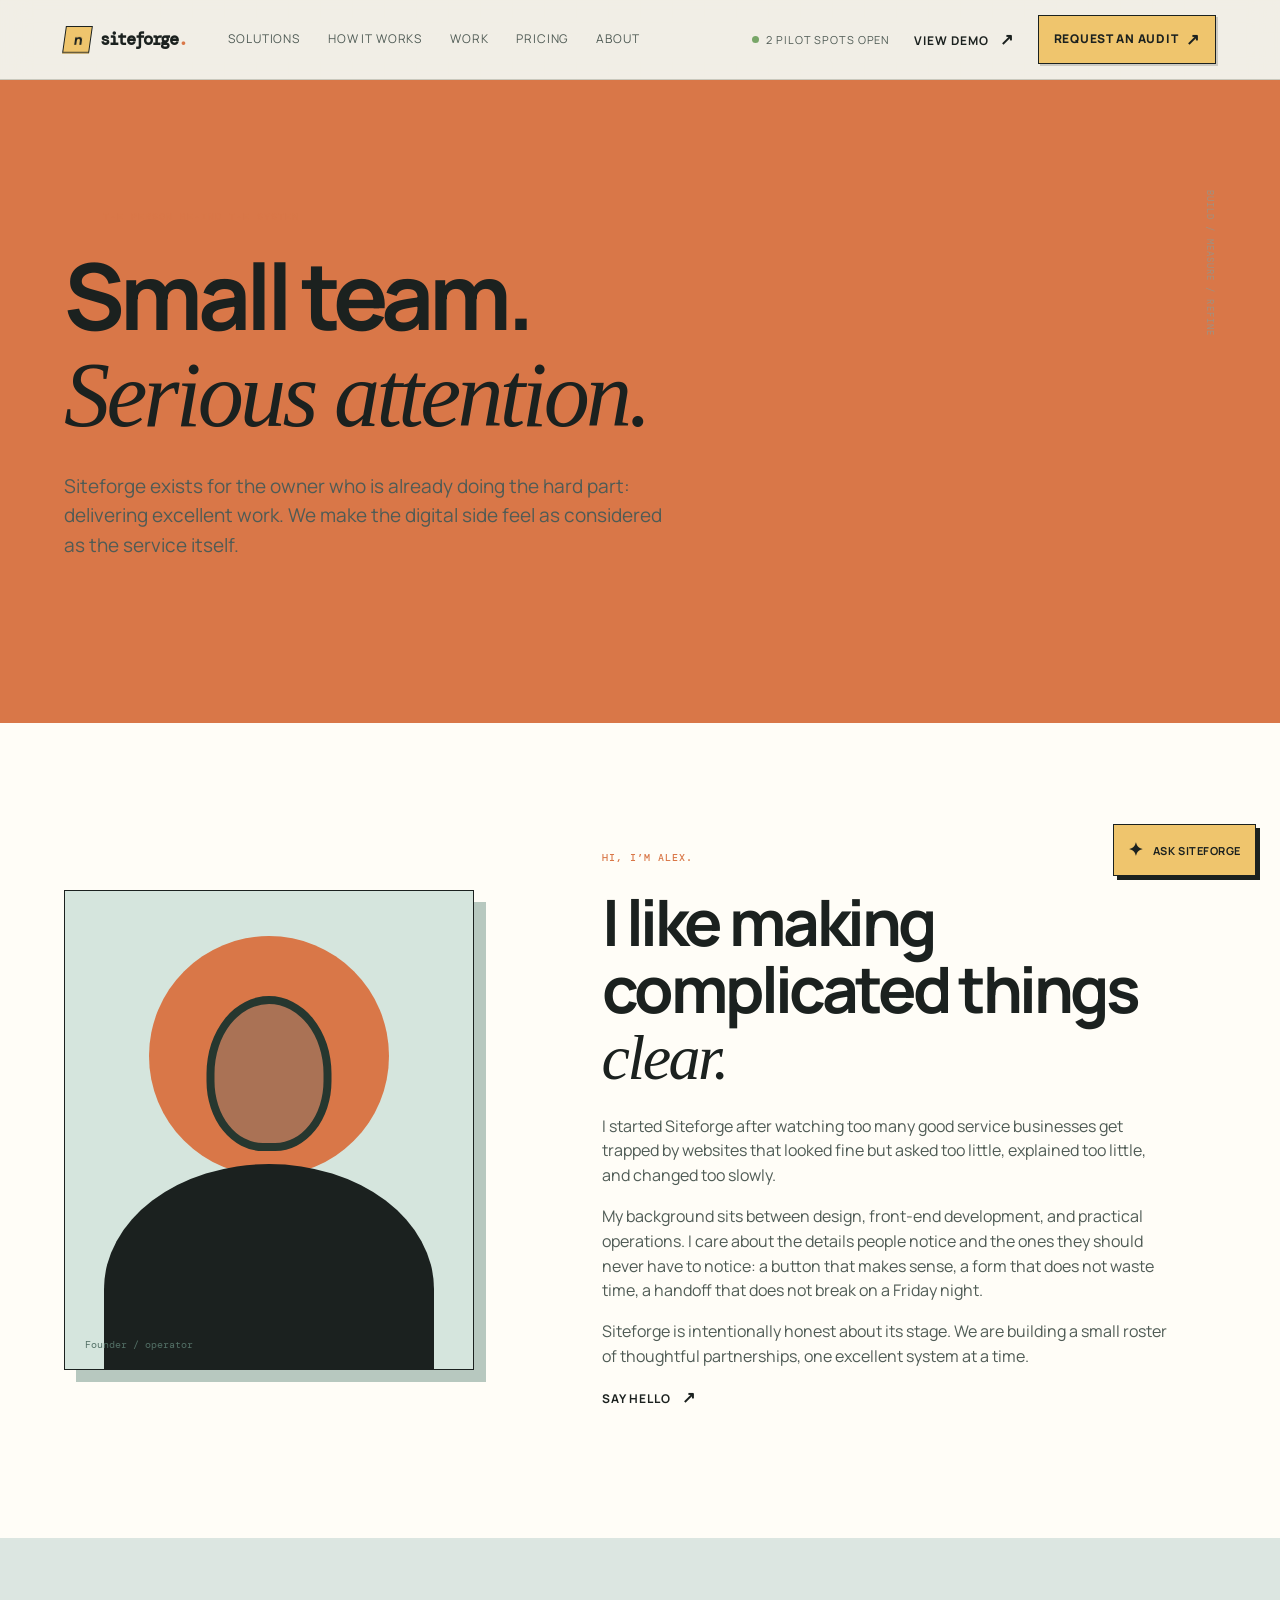
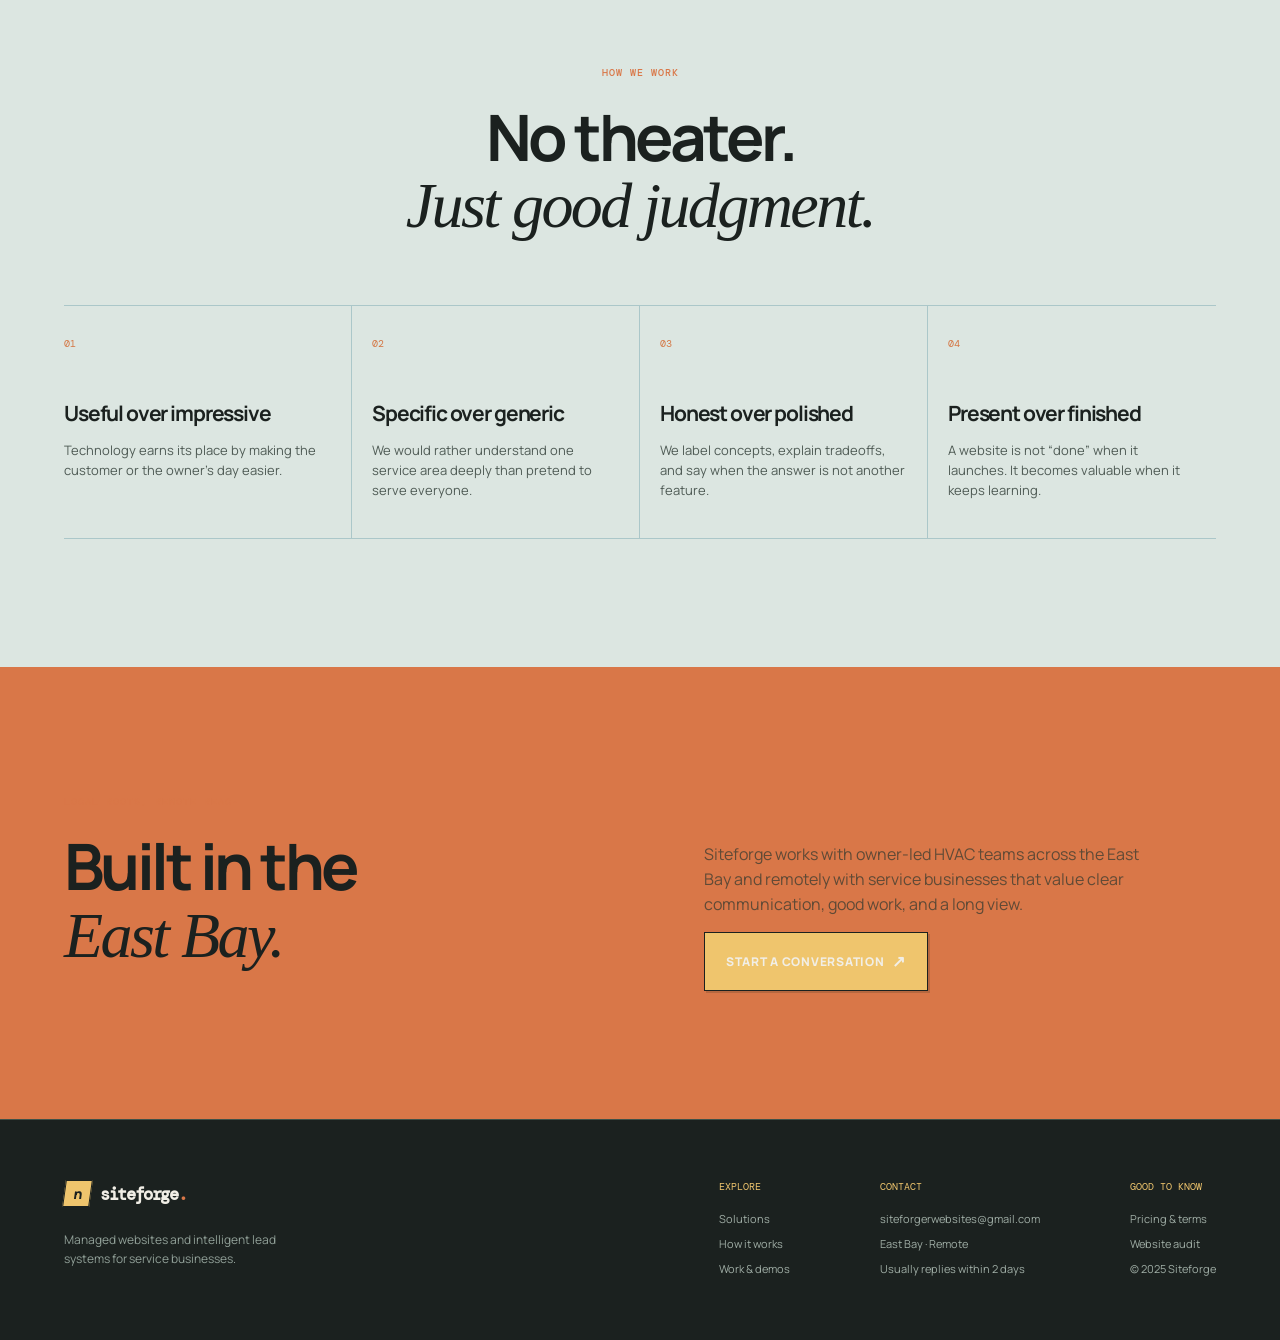
==== commit 07e805b9: "Update contact information and adjust pricing details across multiple pages" ====
--- a/about.html
+++ b/about.html
@@ -1,3 +1,3 @@
 <!doctype html><html lang="en"><head><meta charset="UTF-8"><meta name="viewport" content="width=device-width, initial-scale=1.0"><meta name="description" content="Meet Siteforge and learn how we build managed websites and lead systems for contractors and home-service businesses."><title>About | Siteforge</title><link rel="preconnect" href="https://fonts.googleapis.com"><link rel="preconnect" href="https://fonts.gstatic.com" crossorigin><link href="https://fonts.googleapis.com/css2?family=DM+Mono:wght@400;500&family=Manrope:wght@400;500;600;700;800&display=swap" rel="stylesheet"><link rel="stylesheet" href="styles.css">
   <link rel="stylesheet" href="pages.css">
-  <link rel="stylesheet" href="brand.css"></head><body><header class="site-header"><a class="brand" href="index.html"><span class="brand-mark">N</span><span>siteforge<span class="brand-dot">.</span></span></a><nav class="main-nav"><a href="solutions.html">Solutions</a><a href="process.html">How it works</a><a href="work.html">Work</a><a href="pricing.html">Pricing</a><a href="about.html">About</a></nav><div class="header-actions"><span class="availability"><i></i> 2 pilot spots open</span><a class="text-link" href="work.html">View demo <span>↗</span></a><a class="button button-small" href="audit.html">Request an audit <span>↗</span></a></div><button class="menu-toggle" aria-label="Open navigation" aria-expanded="false"><span></span><span></span></button></header><main><section class="page-hero page-hero-orange section-pad"><p class="eyebrow reveal"><span class="eyebrow-line"></span> The person behind the system</p><h1 class="reveal">Small team.<br><em>Serious attention.</em></h1><p class="page-lede reveal reveal-delay">Siteforge exists for the owner who is already doing the hard part: delivering excellent work. We make the digital side feel as considered as the service itself.</p></section><section class="about-story section-pad"><div class="founder-portrait"><div class="portrait-sun"></div><div class="portrait-head"></div><div class="portrait-body"></div><span>Founder / operator</span></div><div class="about-copy"><p class="eyebrow">Hi, I’m Alex.</p><h2>I like making<br>complicated things <em>clear.</em></h2><p>I started Siteforge after watching too many good service businesses get trapped by websites that looked fine but asked too little, explained too little, and changed too slowly.</p><p>My background sits between design, front-end development, and practical operations. I care about the details people notice and the ones they should never have to notice: a button that makes sense, a form that does not waste time, a handoff that does not break on a Friday night.</p><p>Siteforge is intentionally honest about its stage. We are building a small roster of thoughtful partnerships, one excellent system at a time.</p><a class="text-link" href="mailto:hello@siteforge.systems">Say hello <span>↗</span></a></div></section><section class="principles section-pad"><div class="section-intro centered"><p class="eyebrow">How we work</p><h2>No theater.<br><em>Just good judgment.</em></h2></div><div class="principle-grid"><article><span>01</span><h3>Useful over impressive</h3><p>Technology earns its place by making the customer or the owner’s day easier.</p></article><article><span>02</span><h3>Specific over generic</h3><p>We would rather understand one service area deeply than pretend to serve everyone.</p></article><article><span>03</span><h3>Honest over polished</h3><p>We label concepts, explain tradeoffs, and say when the answer is not another feature.</p></article><article><span>04</span><h3>Present over finished</h3><p>A website is not “done” when it launches. It becomes valuable when it keeps learning.</p></article></div></section><section class="about-contact section-pad"><div><p class="eyebrow">Local roots, remote reach</p><h2>Built in the<br><em>East Bay.</em></h2></div><div><p>Siteforge works with owner-led HVAC teams across the East Bay and remotely with service businesses that value clear communication, good work, and a long view.</p><a class="button button-dark" href="audit.html">Start a conversation <span>↗</span></a></div></section></main><footer class="site-footer"><div class="footer-brand"><a class="brand" href="index.html"><span class="brand-mark">N</span><span>siteforge<span class="brand-dot">.</span></span></a><p>Managed websites and intelligent lead systems for service businesses.</p></div><div class="footer-links"><div><small>Explore</small><a href="solutions.html">Solutions</a><a href="process.html">How it works</a><a href="work.html">Work & demos</a></div><div><small>Contact</small><a href="mailto:hello@siteforge.systems">hello@siteforge.systems</a><span>East Bay · Remote</span><span>Usually replies within 2 days</span></div><div><small>Good to know</small><a href="pricing.html">Pricing & terms</a><a href="audit.html">Website audit</a><span>© 2025 Siteforge</span></div></div></footer><script src="script.js"></script></body></html>+  <link rel="stylesheet" href="brand.css"></head><body><header class="site-header"><a class="brand" href="index.html"><span class="brand-mark">N</span><span>siteforge<span class="brand-dot">.</span></span></a><nav class="main-nav"><a href="solutions.html">Solutions</a><a href="process.html">How it works</a><a href="work.html">Work</a><a href="pricing.html">Pricing</a><a href="about.html">About</a></nav><div class="header-actions"><span class="availability"><i></i> 2 pilot spots open</span><a class="text-link" href="work.html">View demo <span>↗</span></a><a class="button button-small" href="audit.html">Request an audit <span>↗</span></a></div><button class="menu-toggle" aria-label="Open navigation" aria-expanded="false"><span></span><span></span></button></header><main><section class="page-hero page-hero-orange section-pad"><p class="eyebrow reveal"><span class="eyebrow-line"></span> The person behind the system</p><h1 class="reveal">Small team.<br><em>Serious attention.</em></h1><p class="page-lede reveal reveal-delay">Siteforge exists for the owner who is already doing the hard part: delivering excellent work. We make the digital side feel as considered as the service itself.</p></section><section class="about-story section-pad"><div class="founder-portrait"><div class="portrait-sun"></div><div class="portrait-head"></div><div class="portrait-body"></div><span>Founder / operator</span></div><div class="about-copy"><p class="eyebrow">Hi, I’m Alex.</p><h2>I like making<br>complicated things <em>clear.</em></h2><p>I started Siteforge after watching too many good service businesses get trapped by websites that looked fine but asked too little, explained too little, and changed too slowly.</p><p>My background sits between design, front-end development, and practical operations. I care about the details people notice and the ones they should never have to notice: a button that makes sense, a form that does not waste time, a handoff that does not break on a Friday night.</p><p>Siteforge is intentionally honest about its stage. We are building a small roster of thoughtful partnerships, one excellent system at a time.</p><a class="text-link" href="mailto:siteforgerwebsites@gmail.com">Say hello <span>↗</span></a></div></section><section class="principles section-pad"><div class="section-intro centered"><p class="eyebrow">How we work</p><h2>No theater.<br><em>Just good judgment.</em></h2></div><div class="principle-grid"><article><span>01</span><h3>Useful over impressive</h3><p>Technology earns its place by making the customer or the owner’s day easier.</p></article><article><span>02</span><h3>Specific over generic</h3><p>We would rather understand one service area deeply than pretend to serve everyone.</p></article><article><span>03</span><h3>Honest over polished</h3><p>We label concepts, explain tradeoffs, and say when the answer is not another feature.</p></article><article><span>04</span><h3>Present over finished</h3><p>A website is not “done” when it launches. It becomes valuable when it keeps learning.</p></article></div></section><section class="about-contact section-pad"><div><p class="eyebrow">Local roots, remote reach</p><h2>Built in the<br><em>East Bay.</em></h2></div><div><p>Siteforge works with owner-led HVAC teams across the East Bay and remotely with service businesses that value clear communication, good work, and a long view.</p><a class="button button-dark" href="audit.html">Start a conversation <span>↗</span></a></div></section></main><footer class="site-footer"><div class="footer-brand"><a class="brand" href="index.html"><span class="brand-mark">N</span><span>siteforge<span class="brand-dot">.</span></span></a><p>Managed websites and intelligent lead systems for service businesses.</p></div><div class="footer-links"><div><small>Explore</small><a href="solutions.html">Solutions</a><a href="process.html">How it works</a><a href="work.html">Work & demos</a></div><div><small>Contact</small><a href="mailto:siteforgerwebsites@gmail.com">siteforgerwebsites@gmail.com</a><span>East Bay · Remote</span><span>Usually replies within 2 days</span></div><div><small>Good to know</small><a href="pricing.html">Pricing & terms</a><a href="audit.html">Website audit</a><span>© 2025 Siteforge</span></div></div></footer><script src="script.js"></script></body></html>
